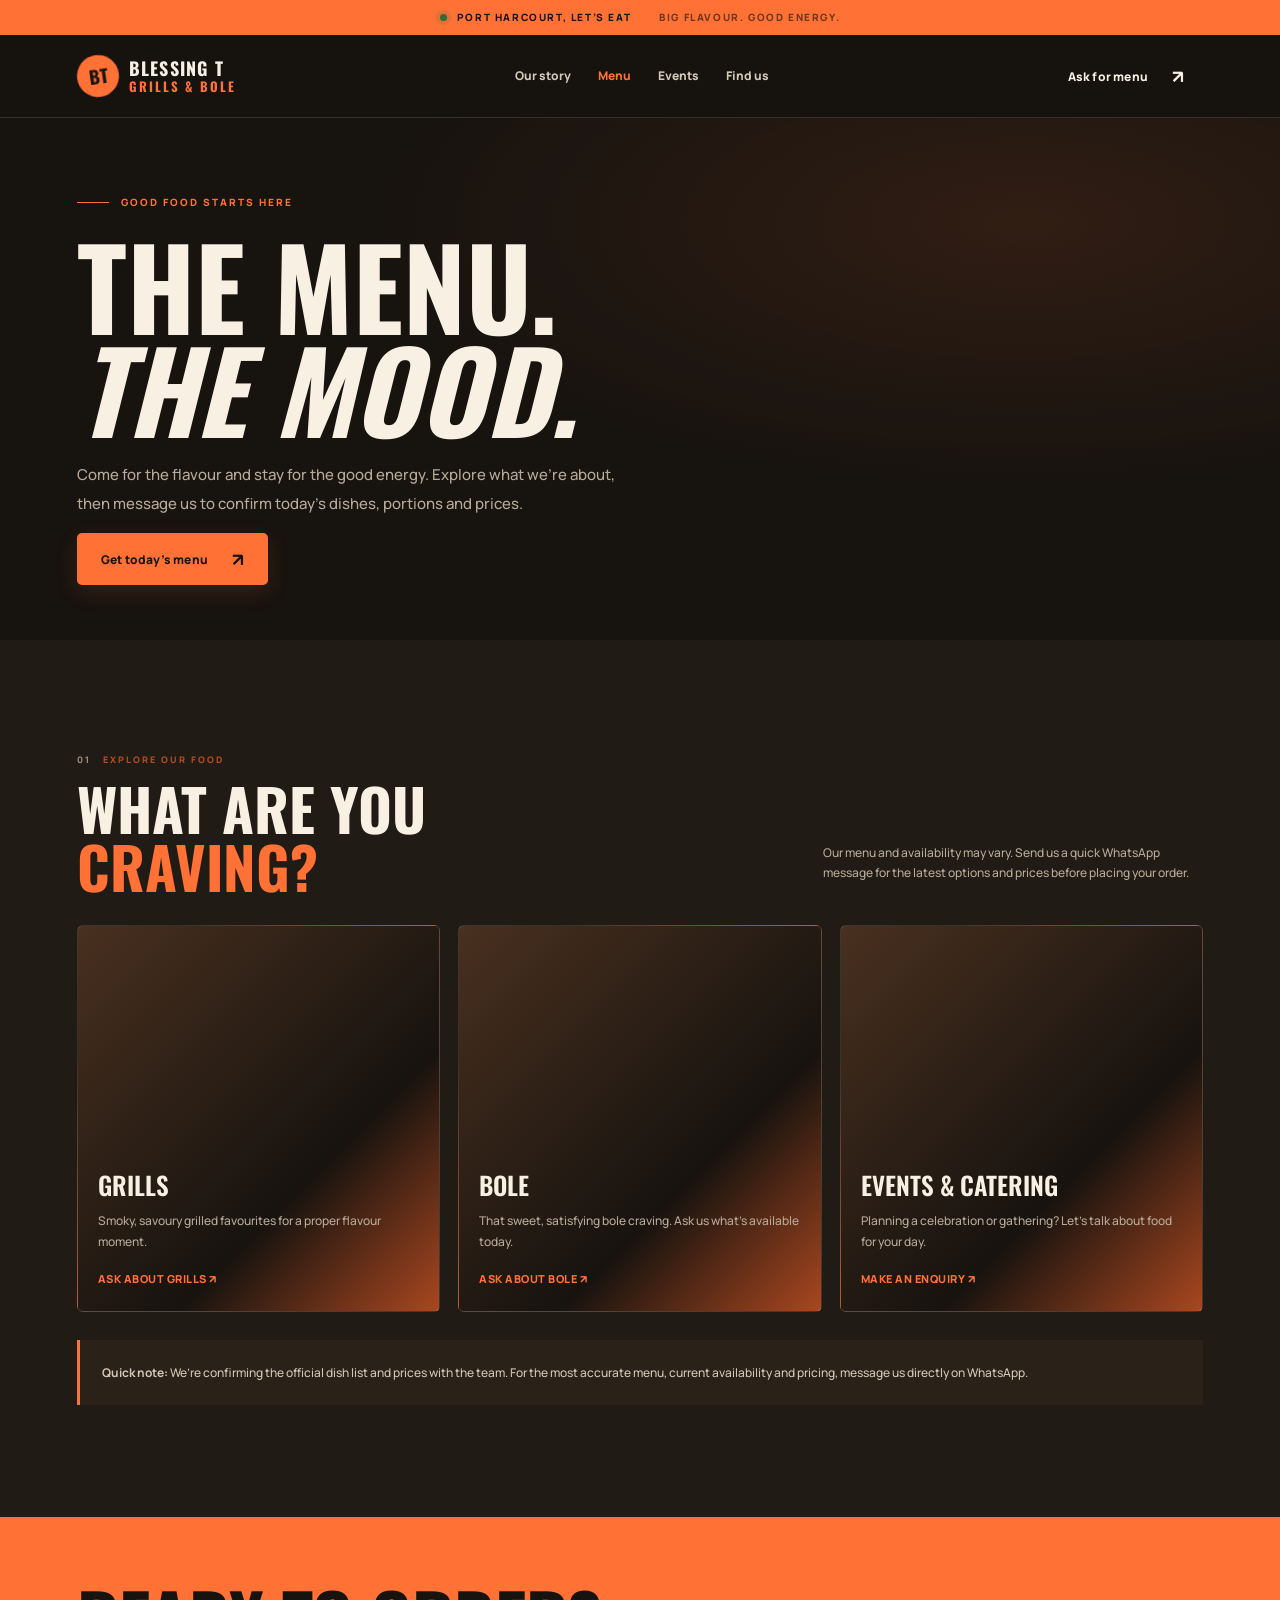
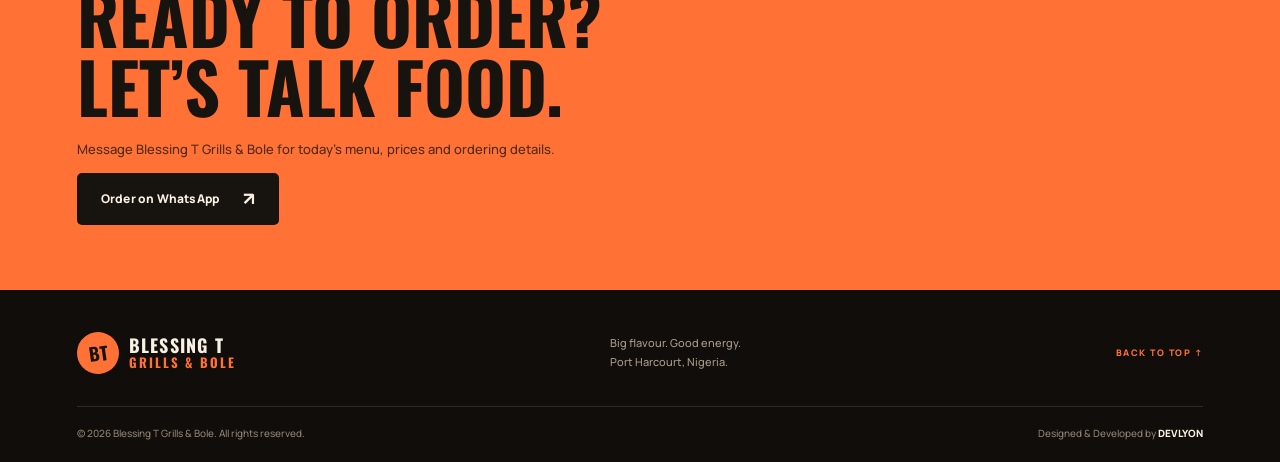
==== menu.html @ 82848096 "Create dedicated menu page" ====
<!doctype html><html lang="en"><head><meta charset="utf-8"><meta name="viewport" content="width=device-width, initial-scale=1"><meta name="theme-color" content="#17130f"><meta name="description" content="Explore the food categories at Blessing T Grills & Bole in Port Harcourt. Message us for today's menu and prices."><title>Our Menu — Blessing T Grills & Bole</title><link rel="preconnect" href="https://fonts.googleapis.com"><link rel="preconnect" href="https://fonts.gstatic.com" crossorigin><link href="https://fonts.googleapis.com/css2?family=DM+Sans:wght@400;500;600;700;800&family=Manrope:wght@400;500;600;700;800&family=Oswald:wght@500;600;700&display=swap" rel="stylesheet"><link rel="stylesheet" href="style.css"></head><body><div class="announcement"><span class="live-dot"></span> PORT HARCOURT, LET’S EAT <span class="announce-tail">BIG FLAVOUR. GOOD ENERGY.</span></div><header class="site-header"><div class="nav wrap"><a class="brand" href="index.html"><span class="brand-mark">BT</span><span class="brand-copy">BLESSING T <b>GRILLS & BOLE</b></span></a><button class="menu-toggle" aria-label="Open navigation" aria-expanded="false"><span></span><span></span></button><nav class="links" aria-label="Main navigation"><a href="index.html#story">Our story</a><a href="menu.html" class="active">Menu</a><a href="index.html#events">Events</a><a href="index.html#contact">Find us</a></nav><a class="btn btn-small nav-cta" href="https://wa.me/2348132246730?text=Hello%2C%20please%20send%20your%20current%20menu.">Ask for menu <span>↗</span></a></div></header><main><section class="menu-page-hero"><div class="wrap"><div class="eyebrow"><span class="eyebrow-line"></span> GOOD FOOD STARTS HERE</div><h1>THE MENU.<br><em>THE MOOD.</em></h1><p>Come for the flavour and stay for the good energy. Explore what we’re about, then message us to confirm today’s dishes, portions and prices.</p><a class="btn btn-primary" href="https://wa.me/2348132246730?text=Hello%20Blessing%20T%20Grills%20%26%20Bole%2C%20please%20send%20today%27s%20menu%20and%20prices.">Get today’s menu <span>↗</span></a></div></section><section class="section menu-section"><div class="wrap"><div class="menu-page-intro"><div><div class="section-kicker"><span>01</span> EXPLORE OUR FOOD</div><h2>WHAT ARE YOU<br><em>CRAVING?</em></h2></div><p>Our menu and availability may vary. Send us a quick WhatsApp message for the latest options and prices before placing your order.</p></div><div class="menu-page-grid"><article class="menu-page-card"><img src="https://images.unsplash.com/photo-1555939594-58d7cb561ad1?auto=format&fit=crop&w=900&q=85" alt="Grilled food inspiration" loading="lazy"><div class="menu-page-card-copy"><h3>GRILLS</h3><p>Smoky, savoury grilled favourites for a proper flavour moment.</p><a href="https://wa.me/2348132246730?text=Hello%2C%20please%20share%20your%20available%20grilled%20food%20and%20prices.">ASK ABOUT GRILLS ↗</a></div></article><article class="menu-page-card"><img src="https://images.unsplash.com/photo-1529193591184-b1d58069ecdd?auto=format&fit=crop&w=900&q=85" alt="Food platter inspiration" loading="lazy"><div class="menu-page-card-copy"><h3>BOLE</h3><p>That sweet, satisfying bole craving. Ask us what’s available today.</p><a href="https://wa.me/2348132246730?text=Hello%2C%20please%20share%20your%20bole%20options%20and%20prices.">ASK ABOUT BOLE ↗</a></div></article><article class="menu-page-card"><img src="https://images.unsplash.com/photo-1555244162-803834f70033?auto=format&fit=crop&w=900&q=85" alt="Food for a gathering inspiration" loading="lazy"><div class="menu-page-card-copy"><h3>EVENTS & CATERING</h3><p>Planning a celebration or gathering? Let’s talk about food for your day.</p><a href="https://wa.me/2348132246730?text=Hello%2C%20I%27d%20like%20to%20ask%20about%20event%20catering.">MAKE AN ENQUIRY ↗</a></div></article></div><div class="menu-notice"><strong>Quick note:</strong> We’re confirming the official dish list and prices with the team. For the most accurate menu, current availability and pricing, message us directly on WhatsApp.</div></div></section><section class="menu-page-cta"><div class="wrap"><h2>READY TO ORDER?<br>LET’S TALK FOOD.</h2><p>Message Blessing T Grills & Bole for today’s menu, prices and ordering details.</p><a class="btn btn-dark" href="https://wa.me/2348132246730?text=Hello%20Blessing%20T%20Grills%20%26%20Bole%2C%20I%27m%20ready%20to%20order.">Order on WhatsApp <span>↗</span></a></div></section></main><footer class="site-footer"><div class="wrap footer-main"><a class="brand footer-brand" href="index.html"><span class="brand-mark">BT</span><span class="brand-copy">BLESSING T <b>GRILLS & BOLE</b></span></a><p>Big flavour. Good energy.<br>Port Harcourt, Nigeria.</p><a class="footer-top" href="#">BACK TO TOP ↑</a></div><div class="wrap footer-bottom"><span>© <span id="year"></span> Blessing T Grills & Bole. All rights reserved.</span><span class="credit">Designed & Developed by <a href="https://devlyon.pages.dev/" target="_blank" rel="noopener">DEVLYON</a></span></div></footer><script src="main.js"></script></body></html>
---- style.css ----
:root{--ink:#17130f;--ink-2:#211b15;--cream:#f8f0e3;--paper:#fff9ef;--muted:#b8aa98;--orange:#ff7135;--yellow:#ffd36a;--line:rgba(255,249,239,.13);--display:'Oswald',sans-serif;--body:'Manrope','DM Sans',sans-serif}*{box-sizing:border-box}html{scroll-behavior:smooth;scroll-padding-top:90px}body{margin:0;background:var(--ink);color:var(--cream);font:500 15px/1.7 var(--body);overflow-x:hidden}body,button,a{ -webkit-tap-highlight-color:transparent}a{color:inherit;text-decoration:none}img{display:block;max-width:100%}.wrap{width:min(1190px,88%);margin-inline:auto}::selection{background:var(--orange);color:var(--ink)}.announcement{min-height:35px;display:flex;align-items:center;justify-content:center;gap:10px;padding:7px 4%;background:var(--orange);color:var(--ink);font-size:10px;font-weight:900;letter-spacing:1.6px;text-align:center}.live-dot,.caption-dot{width:7px;height:7px;border-radius:50%;background:#2c6d39;box-shadow:0 0 0 4px #2c6d3922}.announce-tail{opacity:.62;margin-left:18px}.site-header{position:sticky;top:0;z-index:50;background:rgba(23,19,15,.88);backdrop-filter:blur(18px);border-bottom:1px solid var(--line)}.nav{height:82px;display:flex;align-items:center;justify-content:space-between;gap:24px}.brand{display:flex;align-items:center;gap:10px;flex-shrink:0}.brand-mark{width:42px;height:42px;display:grid;place-items:center;border-radius:50%;background:var(--orange);color:var(--ink);font:700 18px var(--display);transform:rotate(-8deg)}.brand-copy{font:700 18px/1.08 var(--display);letter-spacing:1.2px}.brand-copy b{display:block;color:var(--orange);font-size:13px;letter-spacing:2.1px}.links{display:flex;align-items:center;gap:27px}.links a{font-size:12px;font-weight:800;color:#d3c8b9;transition:color .2s}.links a:hover,.links a.active{color:var(--orange)}.btn{min-height:52px;display:inline-flex;align-items:center;justify-content:center;gap:24px;padding:0 23px;border:1px solid transparent;border-radius:5px;font:800 12px var(--body);letter-spacing:.2px;transition:transform .25s,box-shadow .25s,background .25s,color .25s}.btn span{font-size:18px;transition:transform .25s}.btn:hover{transform:translateY(-4px);box-shadow:0 12px 28px #0005}.btn:hover span{transform:translate(3px,-2px)}.btn-small{min-height:43px;padding-inline:18px}.btn-primary{background:var(--orange);color:var(--ink);box-shadow:0 7px 22px #ff713526}.btn-primary:hover{background:var(--yellow)}.btn-dark{background:var(--ink);color:var(--cream)}.btn-dark:hover{background:var(--orange);color:var(--ink)}.menu-toggle{display:none}.hero{position:relative;isolation:isolate;min-height:650px;padding:62px 0 27px;overflow:hidden;background:radial-gradient(ellipse at 76% 43%,#4d2b1838,transparent 42%),var(--ink)}.hero:before{content:'BOLE';position:absolute;z-index:-1;right:-30px;top:25px;color:#fff1e908;font:700 clamp(160px,25vw,370px)/1 var(--display);letter-spacing:-10px}.hero-glow{position:absolute;z-index:-1;width:520px;height:520px;border-radius:50%;background:#ff71350b;filter:blur(25px);left:-250px;bottom:-280px}.hero-layout{display:grid;grid-template-columns:1.02fr .98fr;align-items:center;gap:45px}.hero-copy{padding:25px 0 45px}.eyebrow,.section-kicker{display:flex;align-items:center;gap:12px;color:var(--orange);font-size:10px;font-weight:900;letter-spacing:2px}.eyebrow-line{width:32px;height:1px;background:var(--orange)}h1,h2,h3,p{margin-top:0}.hero h1{font:700 clamp(68px,8vw,112px)/.9 var(--display);letter-spacing:-1px;margin:27px 0 25px}.hero h1 em,h2 em{color:var(--orange);font-style:normal}.hero-lede{max-width:460px;color:#c9bdad;font-size:16px;line-height:1.9}.hero-actions{display:flex;align-items:center;gap:28px;margin-top:32px}.text-link,.under-link{font-size:12px;font-weight:800;border-bottom:1px solid #ffffff55;padding:0 0 6px}.text-link span,.under-link span{color:var(--orange);font-size:18px;margin-left:8px}.hero-proof{display:flex;align-items:center;gap:10px;margin-top:50px;color:#a99b89;font-size:9px;font-weight:800;letter-spacing:1.5px}.proof-icon{font-size:20px;color:var(--yellow)}.hero-visual{position:relative;padding:20px 0 44px 20px}.hero-photo{height:475px;overflow:hidden;border-radius:48% 48% 8px 8px;position:relative;border:1px solid #fff2}.hero-photo:after{content:'';position:absolute;inset:45% 0 0;background:linear-gradient(transparent,#120d08a8)}.hero-photo img{width:100%;height:100%;object-fit:cover;transition:transform 1s}.hero-visual:hover .hero-photo img{transform:scale(1.055)}.photo-sticker{position:absolute;z-index:2;left:-18px;bottom:72px;width:126px;height:126px;border-radius:50%;display:flex;flex-direction:column;justify-content:center;align-items:center;background:var(--yellow);color:var(--ink);transform:rotate(-12deg);box-shadow:0 15px 40px #0007}.photo-sticker span{font-size:8px;font-weight:900;letter-spacing:1.5px}.photo-sticker strong{font:700 25px/.92 var(--display);text-align:center}.photo-sticker i{position:absolute;right:5px;top:4px;font-style:normal;font-size:20px}.photo-caption{position:absolute;right:28px;bottom:62px;z-index:2;display:flex;align-items:center;gap:10px;font-size:9px;font-weight:900;letter-spacing:1.6px}.caption-dot{background:var(--orange);box-shadow:0 0 0 4px #ff713533}.hero-bottom{display:flex;align-items:center;gap:15px;color:#877968;font-size:8px;font-weight:800;letter-spacing:1.7px}.scroll-line{height:1px;width:55px;background:#8c7966}.ticker{overflow:hidden;background:var(--orange);color:var(--ink);padding:15px 0;transform:rotate(-1deg) scale(1.02)}.ticker-track{display:flex;align-items:center;justify-content:space-around;gap:32px;white-space:nowrap;font:700 22px var(--display);letter-spacing:2px}.ticker-track i{font-style:normal;font-size:20px}.section{padding:112px 0}.intro-section{background:var(--paper);color:var(--ink)}.intro-grid{display:grid;grid-template-columns:.7fr 1.1fr 1fr;gap:48px;align-items:center}.section-kicker{color:#b74c22;font-size:9px}.section-kicker span{color:#9d8d7c}.intro-copy h2,.menu-heading h2,.event-panel h2,.gallery-heading h2,.contact-copy h2,.last-call h2{font:700 clamp(48px,6vw,76px)/.98 var(--display);letter-spacing:-.6px;margin:20px 0}.intro-copy p{max-width:470px;color:#74685d;font-size:14px;line-height:1.95}.under-link{display:inline-block;margin-top:18px;border-color:#b9a998}.intro-image{position:relative}.intro-image img{height:355px;width:100%;object-fit:cover;border-radius:4px}.image-tag{position:absolute;bottom:16px;left:-15px;padding:12px 16px;background:var(--orange);color:var(--ink);font-size:9px;font-weight:900;letter-spacing:1.3px}.image-tag b{font-size:18px;margin-left:12px}.menu-section{background:var(--ink-2)}.menu-heading,.gallery-heading{display:flex;align-items:end;justify-content:space-between;gap:35px;margin-bottom:42px}.menu-heading h2,.gallery-heading h2{margin-bottom:0}.menu-heading>p,.gallery-heading>p{max-width:330px;margin-bottom:5px;color:var(--muted);font-size:13px;line-height:1.9}.food-grid{display:grid;grid-template-columns:1.18fr 1fr 1fr;gap:18px}.food-card{min-width:0}.food-image{height:280px;position:relative;overflow:hidden;border-radius:5px}.food-card-large .food-image{height:330px}.food-image:after{content:'';position:absolute;inset:45% 0 0;background:linear-gradient(transparent,#0007)}.food-image img{width:100%;height:100%;object-fit:cover;transition:transform .7s}.food-card:hover .food-image img{transform:scale(1.07)}.food-number{position:absolute;z-index:2;left:16px;bottom:12px;font:600 32px var(--display);color:#fff}.food-info{display:flex;align-items:center;justify-content:space-between;gap:12px;padding:20px 2px}.food-info h3{font:600 23px var(--display);margin:0 0 5px}.food-info p{font-size:11px;color:var(--muted);margin:0}.round-arrow{flex-shrink:0;width:43px;height:43px;border:1px solid #ffffff55;border-radius:50%;display:grid;place-items:center;font-size:20px;transition:all .25s}.round-arrow:hover{background:var(--orange);border-color:var(--orange);color:var(--ink);transform:rotate(45deg)}.menu-foot{display:flex;justify-content:space-between;align-items:center;gap:20px;margin-top:26px;padding-top:25px;border-top:1px solid var(--line)}.menu-foot p{margin:0;color:#c0b3a3;font-size:9px;font-weight:800;letter-spacing:1px}.menu-foot p span{color:var(--orange);font-size:18px;margin-right:8px}.event-section{min-height:520px;display:grid;grid-template-columns:1fr 1fr;background:var(--orange);color:var(--ink)}.event-image{min-height:520px;overflow:hidden}.event-image img{width:100%;height:100%;object-fit:cover}.event-panel{position:relative;align-self:center;padding:65px clamp(35px,7vw,105px);overflow:hidden}.event-panel .section-kicker{color:#5a2b17}.event-panel h2{font-size:clamp(55px,6vw,82px);margin:22px 0}.event-panel h2 em{color:var(--paper)}.event-panel p{max-width:420px;color:#482819;font-size:13px;line-height:1.9}.event-panel .btn{margin-top:16px}.event-panel .btn-primary{background:var(--ink);color:var(--cream)}.event-panel .btn-primary:hover{background:var(--paper);color:var(--ink)}.event-spark{position:absolute;right:8%;top:5%;font-size:120px;color:#ffffff24}.gallery-section{background:var(--paper);color:var(--ink)}.gallery-heading>p{color:#786b5f}.gallery-grid{display:grid;grid-template-columns:1.2fr .8fr 1fr 1fr;gap:12px}.gallery-grid img{width:100%;height:240px;object-fit:cover;border-radius:4px;transition:transform .35s,filter .35s}.gallery-grid img:hover{transform:translateY(-7px);filter:saturate(1.15)}.gallery-note{font-size:10px;color:#8c8074;margin:14px 0 0}.contact-section{padding:110px 0;background:var(--ink)}.contact-grid{display:grid;grid-template-columns:1fr .8fr;gap:90px;align-items:center}.contact-copy h2{font-size:clamp(55px,7vw,88px)}.contact-copy>p{max-width:390px;color:var(--muted);font-size:14px}.contact-actions{display:flex;align-items:center;gap:24px;margin-top:30px;flex-wrap:wrap}.phone-link{font-size:12px;font-weight:800;border-bottom:1px solid #ffffff55;padding-bottom:5px}.contact-card{padding:30px;background:#211b15;border:1px solid var(--line);border-radius:7px}.contact-card-top{display:flex;align-items:center;gap:12px;padding-bottom:23px;border-bottom:1px solid var(--line);font-size:9px;font-weight:900;letter-spacing:1.5px;color:var(--muted)}.contact-icon{width:34px;height:34px;border-radius:50%;display:grid;place-items:center;background:var(--orange);color:var(--ink);font-size:18px}.contact-detail{padding:20px 0;border-bottom:1px solid var(--line);display:flex;flex-direction:column;gap:4px}.contact-detail small{font-size:8px;letter-spacing:1.7px;color:var(--orange);font-weight:900}.contact-detail strong,.contact-detail>a{font-size:15px;font-weight:800;line-height:1.65}.contact-detail>a:hover{color:var(--orange)}.contact-detail>a span{color:var(--orange)}.contact-small{margin:18px 0 0;color:#998b7b;font-size:10px}.last-call{padding:83px 0;background:var(--yellow);color:var(--ink);overflow:hidden}.last-call-inner{position:relative}.last-call-inner>span{font-size:9px;letter-spacing:2px;font-weight:900}.last-call h2{font-size:clamp(55px,7vw,92px);margin:16px 0 28px}.last-call h2 em{color:#d75b2a}.btn-light{background:var(--ink);color:var(--cream)}.btn-light:hover{background:var(--orange);color:var(--ink)}.last-star{position:absolute;right:7%;top:-25px;font-size:180px;color:#17130f12;animation:spin 25s linear infinite}.site-footer{background:#100d0a;padding:42px 0 20px}.footer-main{display:flex;align-items:center;justify-content:space-between;gap:20px;padding-bottom:32px}.footer-main>p{margin:0;color:#a99a89;font-size:11px}.footer-top{font-size:9px;font-weight:900;letter-spacing:1.5px;color:var(--orange)}.footer-bottom{border-top:1px solid var(--line);padding-top:18px;display:flex;align-items:center;justify-content:space-between;gap:20px;color:#8e8173;font-size:10px}.credit a{font-weight:900;color:var(--cream);transition:color .2s}.credit a:hover{color:#258bff}.floating-order{position:fixed;z-index:40;right:22px;bottom:22px;display:flex;align-items:center;gap:11px;padding:12px 17px;background:var(--orange);color:var(--ink);border-radius:50px;box-shadow:0 9px 32px #0008;font-size:9px;font-weight:900;letter-spacing:.8px;transition:transform .2s,background .2s}.floating-order:hover{transform:translateY(-5px);background:var(--yellow)}.wa-icon{font-size:18px}.floating-order b{font-size:16px}.reveal{opacity:0;transform:translateY(22px);transition:opacity .7s ease,transform .7s ease}.reveal.is-visible{opacity:1;transform:none}@keyframes spin{to{transform:rotate(360deg)}}@media(prefers-reduced-motion:reduce){*,*:before,*:after{scroll-behavior:auto!important;animation-duration:.01ms!important;transition-duration:.01ms!important}.reveal{opacity:1;transform:none}}@media(max-width:980px){.links{gap:16px}.links a{font-size:11px}.hero-layout{gap:20px}.hero-photo{height:410px}.intro-grid{grid-template-columns:.6fr 1fr 1fr;gap:25px}.food-grid{gap:12px}.food-image{height:235px}.food-card-large .food-image{height:285px}.food-info h3{font-size:20px}.contact-grid{gap:45px}}@media(max-width:760px){.wrap{width:min(100% - 38px,600px)}.announcement{font-size:8px;letter-spacing:1px;min-height:31px}.announce-tail{display:none}.nav{height:70px}.brand-mark{width:37px;height:37px}.brand-copy{font-size:16px}.brand-copy b{font-size:11px}.nav-cta{display:none}.menu-toggle{display:flex;width:42px;height:42px;flex-direction:column;align-items:center;justify-content:center;gap:6px;border:1px solid var(--line);border-radius:50%;background:transparent}.menu-toggle span{height:2px;width:17px;background:var(--cream);transition:transform .2s}.menu-toggle[aria-expanded=true] span:first-child{transform:translateY(4px) rotate(45deg)}.menu-toggle[aria-expanded=true] span:last-child{transform:translateY(-4px) rotate(-45deg)}.links{display:none;position:absolute;top:70px;left:0;right:0;padding:20px 7% 26px;background:#17130f;flex-direction:column;align-items:flex-start;gap:0;border-bottom:1px solid var(--line)}.links.open{display:flex}.links a{width:100%;padding:13px 0;border-bottom:1px solid var(--line);font-size:13px}.hero{padding:38px 0 22px;min-height:auto}.hero-layout{grid-template-columns:1fr;gap:10px}.hero-copy{padding:15px 0 0}.hero h1{font-size:clamp(67px,16vw,96px);margin:22px 0}.hero-lede{font-size:14px;max-width:430px}.hero-proof{margin-top:28px}.hero-visual{padding:8px 0 38px 14px;margin:0 5px}.hero-photo{height:340px;border-radius:46% 46% 5px 5px}.photo-sticker{width:103px;height:103px;left:-12px;bottom:57px}.photo-sticker strong{font-size:21px}.photo-caption{right:8px;bottom:51px;font-size:7px}.hero-bottom{font-size:7px}.ticker{padding:12px 0}.ticker-track{font-size:17px;gap:22px}.section{padding:76px 0}.intro-grid{grid-template-columns:1fr;gap:18px}.intro-copy h2,.menu-heading h2,.gallery-heading h2{font-size:58px}.intro-copy p{font-size:13px}.intro-image{margin:14px 0 0 12px}.intro-image img{height:290px}.menu-heading,.gallery-heading{display:block;margin-bottom:28px}.menu-heading>p,.gallery-heading>p{margin-top:18px}.food-grid{grid-template-columns:1fr;gap:22px}.food-image,.food-card-large .food-image{height:280px}.food-info{padding:15px 2px}.food-info h3{font-size:23px}.menu-foot{align-items:flex-start;flex-direction:column}.menu-foot p{line-height:1.8}.event-section{grid-template-columns:1fr}.event-image{min-height:280px;height:280px}.event-panel{padding:54px 7% 62px}.event-panel h2{font-size:65px}.gallery-grid{grid-template-columns:1fr 1fr;gap:9px}.gallery-grid img{height:175px}.contact-section{padding:78px 0}.contact-grid{grid-template-columns:1fr;gap:40px}.contact-copy h2{font-size:65px}.contact-card{padding:23px}.last-call{padding:68px 0}.last-call h2{font-size:63px}.last-star{font-size:100px;right:0;top:5px}.footer-main{align-items:flex-start;flex-wrap:wrap}.footer-main>p{width:100%;order:3}.footer-bottom{align-items:flex-start;flex-direction:column;gap:8px}.floating-order{right:13px;bottom:13px;padding:11px 14px;font-size:8px}}@media(max-width:390px){.hero h1{font-size:61px}.hero-actions{gap:17px}.btn{padding-inline:16px;gap:14px}.text-link{font-size:11px}.intro-copy h2,.menu-heading h2,.gallery-heading h2{font-size:51px}.event-panel h2,.contact-copy h2,.last-call h2{font-size:56px}.floating-order{gap:7px}}
/* Dedicated menu page */
.menu-page-hero{padding:76px 0 55px;background:radial-gradient(ellipse at 80% 20%,#ff71351c,transparent 45%),var(--ink)}.menu-page-hero h1{font:700 clamp(64px,10vw,112px)/.92 var(--display);margin:22px 0}.menu-page-hero p{max-width:560px;color:var(--muted);line-height:1.9}.menu-page-intro{display:flex;justify-content:space-between;align-items:end;gap:25px;margin-bottom:30px}.menu-page-intro h2{font:700 clamp(38px,5vw,58px)/1 var(--display);margin:12px 0 0}.menu-page-intro p{max-width:380px;color:var(--muted);font-size:12px}.menu-page-grid{display:grid;grid-template-columns:repeat(3,1fr);gap:18px}.menu-page-card{background:#211b15;border:1px solid var(--line);border-radius:6px;overflow:hidden}.menu-page-card img{width:100%;height:220px;object-fit:cover}.menu-page-card-copy{padding:20px}.menu-page-card h3{font:600 25px var(--display);margin:0 0 8px}.menu-page-card p{color:var(--muted);font-size:12px;min-height:42px}.menu-page-card a{display:inline-flex;color:var(--orange);font-size:11px;font-weight:900;letter-spacing:.5px}.menu-notice{margin-top:28px;padding:22px;background:#2a2119;border-left:3px solid var(--orange);color:#d5c6b4;font-size:12px;line-height:1.8}.menu-page-cta{padding:65px 0;background:var(--orange);color:var(--ink)}.menu-page-cta h2{font:700 clamp(42px,6vw,70px)/.98 var(--display);margin:0 0 18px}.menu-page-cta p{max-width:480px;color:#4e2a19;font-size:13px}@media(max-width:760px){.menu-page-hero{padding:55px 0 35px}.menu-page-intro{display:block}.menu-page-intro p{margin-top:15px}.menu-page-grid{grid-template-columns:1fr}.menu-page-card img{height:230px}}
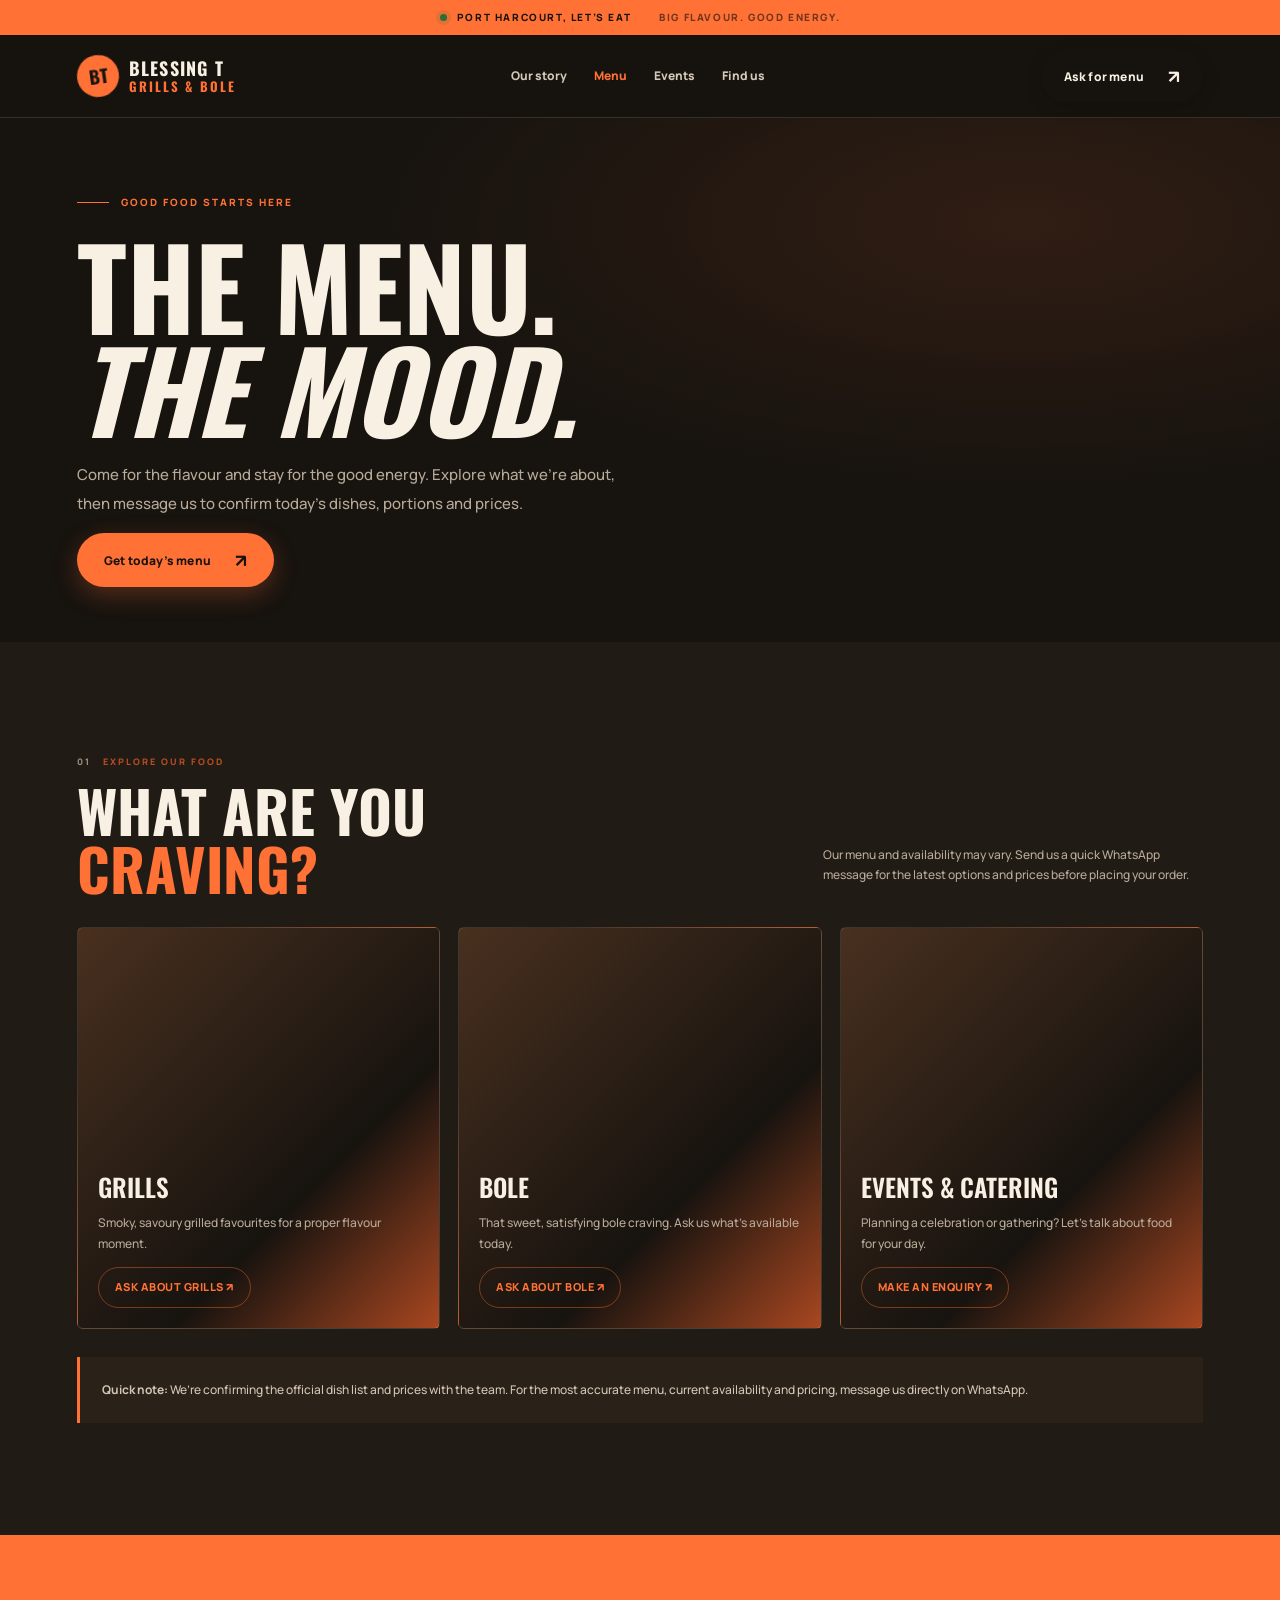
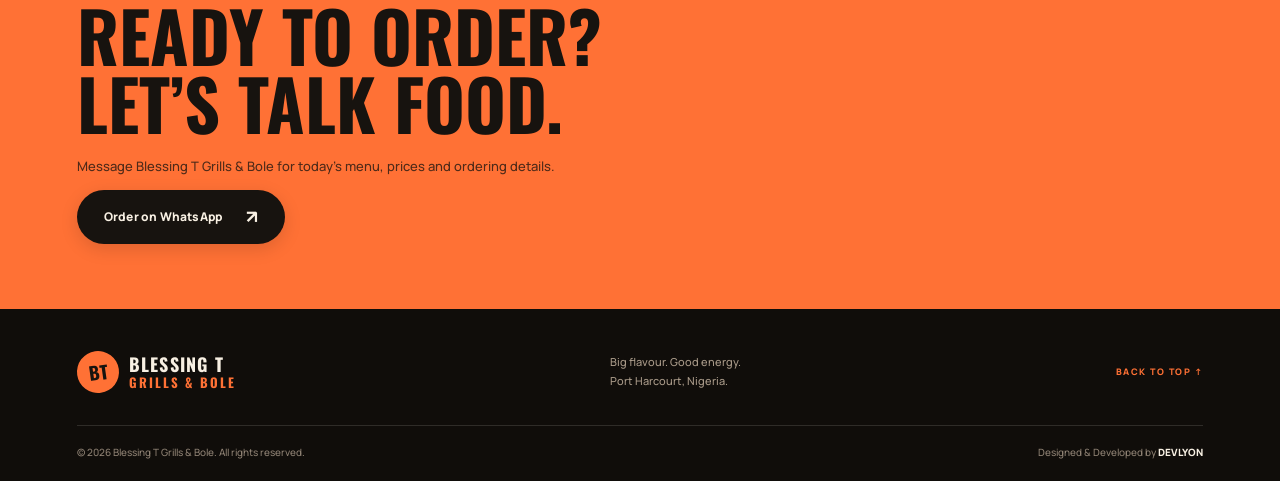
==== commit a04a29ed: "Optimize menu page image loading" ====
--- a/menu.html
+++ b/menu.html
@@ -1 +1 @@
-<!doctype html><html lang="en"><head><meta charset="utf-8"><meta name="viewport" content="width=device-width, initial-scale=1"><meta name="theme-color" content="#17130f"><meta name="description" content="Explore the food categories at Blessing T Grills & Bole in Port Harcourt. Message us for today's menu and prices."><title>Our Menu — Blessing T Grills & Bole</title><link rel="preconnect" href="https://fonts.googleapis.com"><link rel="preconnect" href="https://fonts.gstatic.com" crossorigin><link href="https://fonts.googleapis.com/css2?family=DM+Sans:wght@400;500;600;700;800&family=Manrope:wght@400;500;600;700;800&family=Oswald:wght@500;600;700&display=swap" rel="stylesheet"><link rel="stylesheet" href="style.css"></head><body><div class="announcement"><span class="live-dot"></span> PORT HARCOURT, LET’S EAT <span class="announce-tail">BIG FLAVOUR. GOOD ENERGY.</span></div><header class="site-header"><div class="nav wrap"><a class="brand" href="index.html"><span class="brand-mark">BT</span><span class="brand-copy">BLESSING T <b>GRILLS & BOLE</b></span></a><button class="menu-toggle" aria-label="Open navigation" aria-expanded="false"><span></span><span></span></button><nav class="links" aria-label="Main navigation"><a href="index.html#story">Our story</a><a href="menu.html" class="active">Menu</a><a href="index.html#events">Events</a><a href="index.html#contact">Find us</a></nav><a class="btn btn-small nav-cta" href="https://wa.me/2348132246730?text=Hello%2C%20please%20send%20your%20current%20menu.">Ask for menu <span>↗</span></a></div></header><main><section class="menu-page-hero"><div class="wrap"><div class="eyebrow"><span class="eyebrow-line"></span> GOOD FOOD STARTS HERE</div><h1>THE MENU.<br><em>THE MOOD.</em></h1><p>Come for the flavour and stay for the good energy. Explore what we’re about, then message us to confirm today’s dishes, portions and prices.</p><a class="btn btn-primary" href="https://wa.me/2348132246730?text=Hello%20Blessing%20T%20Grills%20%26%20Bole%2C%20please%20send%20today%27s%20menu%20and%20prices.">Get today’s menu <span>↗</span></a></div></section><section class="section menu-section"><div class="wrap"><div class="menu-page-intro"><div><div class="section-kicker"><span>01</span> EXPLORE OUR FOOD</div><h2>WHAT ARE YOU<br><em>CRAVING?</em></h2></div><p>Our menu and availability may vary. Send us a quick WhatsApp message for the latest options and prices before placing your order.</p></div><div class="menu-page-grid"><article class="menu-page-card"><img src="https://images.unsplash.com/photo-1555939594-58d7cb561ad1?auto=format&fit=crop&w=900&q=85" alt="Grilled food inspiration" loading="lazy"><div class="menu-page-card-copy"><h3>GRILLS</h3><p>Smoky, savoury grilled favourites for a proper flavour moment.</p><a href="https://wa.me/2348132246730?text=Hello%2C%20please%20share%20your%20available%20grilled%20food%20and%20prices.">ASK ABOUT GRILLS ↗</a></div></article><article class="menu-page-card"><img src="https://images.unsplash.com/photo-1529193591184-b1d58069ecdd?auto=format&fit=crop&w=900&q=85" alt="Food platter inspiration" loading="lazy"><div class="menu-page-card-copy"><h3>BOLE</h3><p>That sweet, satisfying bole craving. Ask us what’s available today.</p><a href="https://wa.me/2348132246730?text=Hello%2C%20please%20share%20your%20bole%20options%20and%20prices.">ASK ABOUT BOLE ↗</a></div></article><article class="menu-page-card"><img src="https://images.unsplash.com/photo-1555244162-803834f70033?auto=format&fit=crop&w=900&q=85" alt="Food for a gathering inspiration" loading="lazy"><div class="menu-page-card-copy"><h3>EVENTS & CATERING</h3><p>Planning a celebration or gathering? Let’s talk about food for your day.</p><a href="https://wa.me/2348132246730?text=Hello%2C%20I%27d%20like%20to%20ask%20about%20event%20catering.">MAKE AN ENQUIRY ↗</a></div></article></div><div class="menu-notice"><strong>Quick note:</strong> We’re confirming the official dish list and prices with the team. For the most accurate menu, current availability and pricing, message us directly on WhatsApp.</div></div></section><section class="menu-page-cta"><div class="wrap"><h2>READY TO ORDER?<br>LET’S TALK FOOD.</h2><p>Message Blessing T Grills & Bole for today’s menu, prices and ordering details.</p><a class="btn btn-dark" href="https://wa.me/2348132246730?text=Hello%20Blessing%20T%20Grills%20%26%20Bole%2C%20I%27m%20ready%20to%20order.">Order on WhatsApp <span>↗</span></a></div></section></main><footer class="site-footer"><div class="wrap footer-main"><a class="brand footer-brand" href="index.html"><span class="brand-mark">BT</span><span class="brand-copy">BLESSING T <b>GRILLS & BOLE</b></span></a><p>Big flavour. Good energy.<br>Port Harcourt, Nigeria.</p><a class="footer-top" href="#">BACK TO TOP ↑</a></div><div class="wrap footer-bottom"><span>© <span id="year"></span> Blessing T Grills & Bole. All rights reserved.</span><span class="credit">Designed & Developed by <a href="https://devlyon.pages.dev/" target="_blank" rel="noopener">DEVLYON</a></span></div></footer><script src="main.js"></script></body></html>+<!doctype html><html lang="en"><head><meta charset="utf-8"><meta name="viewport" content="width=device-width, initial-scale=1"><meta name="theme-color" content="#17130f"><meta name="description" content="Explore the food categories at Blessing T Grills & Bole in Port Harcourt. Message us for today's menu and prices."><title>Our Menu — Blessing T Grills & Bole</title><link rel="preconnect" href="https://fonts.googleapis.com"><link rel="preconnect" href="https://fonts.gstatic.com" crossorigin><link href="https://fonts.googleapis.com/css2?family=DM+Sans:wght@400;500;600;700;800&family=Manrope:wght@400;500;600;700;800&family=Oswald:wght@500;600;700&display=swap" rel="stylesheet"><link rel="stylesheet" href="style.css"></head><body><div class="announcement"><span class="live-dot"></span> PORT HARCOURT, LET’S EAT <span class="announce-tail">BIG FLAVOUR. GOOD ENERGY.</span></div><header class="site-header"><div class="nav wrap"><a class="brand" href="index.html"><span class="brand-mark">BT</span><span class="brand-copy">BLESSING T <b>GRILLS & BOLE</b></span></a><button class="menu-toggle" aria-label="Open navigation" aria-expanded="false"><span></span><span></span></button><nav class="links" aria-label="Main navigation"><a href="index.html#story">Our story</a><a href="menu.html" class="active">Menu</a><a href="index.html#events">Events</a><a href="index.html#contact">Find us</a></nav><a class="btn btn-small nav-cta" href="https://wa.me/2348132246730?text=Hello%2C%20please%20send%20your%20current%20menu.">Ask for menu <span>↗</span></a></div></header><main><section class="menu-page-hero"><div class="wrap"><div class="eyebrow"><span class="eyebrow-line"></span> GOOD FOOD STARTS HERE</div><h1>THE MENU.<br><em>THE MOOD.</em></h1><p>Come for the flavour and stay for the good energy. Explore what we’re about, then message us to confirm today’s dishes, portions and prices.</p><a class="btn btn-primary" href="https://wa.me/2348132246730?text=Hello%20Blessing%20T%20Grills%20%26%20Bole%2C%20please%20send%20today%27s%20menu%20and%20prices.">Get today’s menu <span>↗</span></a></div></section><section class="section menu-section"><div class="wrap"><div class="menu-page-intro"><div><div class="section-kicker"><span>01</span> EXPLORE OUR FOOD</div><h2>WHAT ARE YOU<br><em>CRAVING?</em></h2></div><p>Our menu and availability may vary. Send us a quick WhatsApp message for the latest options and prices before placing your order.</p></div><div class="menu-page-grid"><article class="menu-page-card"><img decoding="async" src="https://images.unsplash.com/photo-1555939594-58d7cb561ad1?auto=format&fit=crop&w=900&q=68" alt="Grilled food inspiration" loading="lazy"><div class="menu-page-card-copy"><h3>GRILLS</h3><p>Smoky, savoury grilled favourites for a proper flavour moment.</p><a href="https://wa.me/2348132246730?text=Hello%2C%20please%20share%20your%20available%20grilled%20food%20and%20prices.">ASK ABOUT GRILLS ↗</a></div></article><article class="menu-page-card"><img decoding="async" src="https://images.unsplash.com/photo-1529193591184-b1d58069ecdd?auto=format&fit=crop&w=900&q=68" alt="Food platter inspiration" loading="lazy"><div class="menu-page-card-copy"><h3>BOLE</h3><p>That sweet, satisfying bole craving. Ask us what’s available today.</p><a href="https://wa.me/2348132246730?text=Hello%2C%20please%20share%20your%20bole%20options%20and%20prices.">ASK ABOUT BOLE ↗</a></div></article><article class="menu-page-card"><img decoding="async" src="https://images.unsplash.com/photo-1555244162-803834f70033?auto=format&fit=crop&w=900&q=68" alt="Food for a gathering inspiration" loading="lazy"><div class="menu-page-card-copy"><h3>EVENTS & CATERING</h3><p>Planning a celebration or gathering? Let’s talk about food for your day.</p><a href="https://wa.me/2348132246730?text=Hello%2C%20I%27d%20like%20to%20ask%20about%20event%20catering.">MAKE AN ENQUIRY ↗</a></div></article></div><div class="menu-notice"><strong>Quick note:</strong> We’re confirming the official dish list and prices with the team. For the most accurate menu, current availability and pricing, message us directly on WhatsApp.</div></div></section><section class="menu-page-cta"><div class="wrap"><h2>READY TO ORDER?<br>LET’S TALK FOOD.</h2><p>Message Blessing T Grills & Bole for today’s menu, prices and ordering details.</p><a class="btn btn-dark" href="https://wa.me/2348132246730?text=Hello%20Blessing%20T%20Grills%20%26%20Bole%2C%20I%27m%20ready%20to%20order.">Order on WhatsApp <span>↗</span></a></div></section></main><footer class="site-footer"><div class="wrap footer-main"><a class="brand footer-brand" href="index.html"><span class="brand-mark">BT</span><span class="brand-copy">BLESSING T <b>GRILLS & BOLE</b></span></a><p>Big flavour. Good energy.<br>Port Harcourt, Nigeria.</p><a class="footer-top" href="#">BACK TO TOP ↑</a></div><div class="wrap footer-bottom"><span>© <span id="year"></span> Blessing T Grills & Bole. All rights reserved.</span><span class="credit">Designed & Developed by <a href="https://devlyon.pages.dev/" target="_blank" rel="noopener">DEVLYON</a></span></div></footer><script src="main.js"></script></body></html>
--- a/style.css
+++ b/style.css
@@ -1,3 +1,24 @@
 :root{--ink:#17130f;--ink-2:#211b15;--cream:#f8f0e3;--paper:#fff9ef;--muted:#b8aa98;--orange:#ff7135;--yellow:#ffd36a;--line:rgba(255,249,239,.13);--display:'Oswald',sans-serif;--body:'Manrope','DM Sans',sans-serif}*{box-sizing:border-box}html{scroll-behavior:smooth;scroll-padding-top:90px}body{margin:0;background:var(--ink);color:var(--cream);font:500 15px/1.7 var(--body);overflow-x:hidden}body,button,a{ -webkit-tap-highlight-color:transparent}a{color:inherit;text-decoration:none}img{display:block;max-width:100%}.wrap{width:min(1190px,88%);margin-inline:auto}::selection{background:var(--orange);color:var(--ink)}.announcement{min-height:35px;display:flex;align-items:center;justify-content:center;gap:10px;padding:7px 4%;background:var(--orange);color:var(--ink);font-size:10px;font-weight:900;letter-spacing:1.6px;text-align:center}.live-dot,.caption-dot{width:7px;height:7px;border-radius:50%;background:#2c6d39;box-shadow:0 0 0 4px #2c6d3922}.announce-tail{opacity:.62;margin-left:18px}.site-header{position:sticky;top:0;z-index:50;background:rgba(23,19,15,.88);backdrop-filter:blur(18px);border-bottom:1px solid var(--line)}.nav{height:82px;display:flex;align-items:center;justify-content:space-between;gap:24px}.brand{display:flex;align-items:center;gap:10px;flex-shrink:0}.brand-mark{width:42px;height:42px;display:grid;place-items:center;border-radius:50%;background:var(--orange);color:var(--ink);font:700 18px var(--display);transform:rotate(-8deg)}.brand-copy{font:700 18px/1.08 var(--display);letter-spacing:1.2px}.brand-copy b{display:block;color:var(--orange);font-size:13px;letter-spacing:2.1px}.links{display:flex;align-items:center;gap:27px}.links a{font-size:12px;font-weight:800;color:#d3c8b9;transition:color .2s}.links a:hover,.links a.active{color:var(--orange)}.btn{min-height:52px;display:inline-flex;align-items:center;justify-content:center;gap:24px;padding:0 23px;border:1px solid transparent;border-radius:5px;font:800 12px var(--body);letter-spacing:.2px;transition:transform .25s,box-shadow .25s,background .25s,color .25s}.btn span{font-size:18px;transition:transform .25s}.btn:hover{transform:translateY(-4px);box-shadow:0 12px 28px #0005}.btn:hover span{transform:translate(3px,-2px)}.btn-small{min-height:43px;padding-inline:18px}.btn-primary{background:var(--orange);color:var(--ink);box-shadow:0 7px 22px #ff713526}.btn-primary:hover{background:var(--yellow)}.btn-dark{background:var(--ink);color:var(--cream)}.btn-dark:hover{background:var(--orange);color:var(--ink)}.menu-toggle{display:none}.hero{position:relative;isolation:isolate;min-height:650px;padding:62px 0 27px;overflow:hidden;background:radial-gradient(ellipse at 76% 43%,#4d2b1838,transparent 42%),var(--ink)}.hero:before{content:'BOLE';position:absolute;z-index:-1;right:-30px;top:25px;color:#fff1e908;font:700 clamp(160px,25vw,370px)/1 var(--display);letter-spacing:-10px}.hero-glow{position:absolute;z-index:-1;width:520px;height:520px;border-radius:50%;background:#ff71350b;filter:blur(25px);left:-250px;bottom:-280px}.hero-layout{display:grid;grid-template-columns:1.02fr .98fr;align-items:center;gap:45px}.hero-copy{padding:25px 0 45px}.eyebrow,.section-kicker{display:flex;align-items:center;gap:12px;color:var(--orange);font-size:10px;font-weight:900;letter-spacing:2px}.eyebrow-line{width:32px;height:1px;background:var(--orange)}h1,h2,h3,p{margin-top:0}.hero h1{font:700 clamp(68px,8vw,112px)/.9 var(--display);letter-spacing:-1px;margin:27px 0 25px}.hero h1 em,h2 em{color:var(--orange);font-style:normal}.hero-lede{max-width:460px;color:#c9bdad;font-size:16px;line-height:1.9}.hero-actions{display:flex;align-items:center;gap:28px;margin-top:32px}.text-link,.under-link{font-size:12px;font-weight:800;border-bottom:1px solid #ffffff55;padding:0 0 6px}.text-link span,.under-link span{color:var(--orange);font-size:18px;margin-left:8px}.hero-proof{display:flex;align-items:center;gap:10px;margin-top:50px;color:#a99b89;font-size:9px;font-weight:800;letter-spacing:1.5px}.proof-icon{font-size:20px;color:var(--yellow)}.hero-visual{position:relative;padding:20px 0 44px 20px}.hero-photo{height:475px;overflow:hidden;border-radius:48% 48% 8px 8px;position:relative;border:1px solid #fff2}.hero-photo:after{content:'';position:absolute;inset:45% 0 0;background:linear-gradient(transparent,#120d08a8)}.hero-photo img{width:100%;height:100%;object-fit:cover;transition:transform 1s}.hero-visual:hover .hero-photo img{transform:scale(1.055)}.photo-sticker{position:absolute;z-index:2;left:-18px;bottom:72px;width:126px;height:126px;border-radius:50%;display:flex;flex-direction:column;justify-content:center;align-items:center;background:var(--yellow);color:var(--ink);transform:rotate(-12deg);box-shadow:0 15px 40px #0007}.photo-sticker span{font-size:8px;font-weight:900;letter-spacing:1.5px}.photo-sticker strong{font:700 25px/.92 var(--display);text-align:center}.photo-sticker i{position:absolute;right:5px;top:4px;font-style:normal;font-size:20px}.photo-caption{position:absolute;right:28px;bottom:62px;z-index:2;display:flex;align-items:center;gap:10px;font-size:9px;font-weight:900;letter-spacing:1.6px}.caption-dot{background:var(--orange);box-shadow:0 0 0 4px #ff713533}.hero-bottom{display:flex;align-items:center;gap:15px;color:#877968;font-size:8px;font-weight:800;letter-spacing:1.7px}.scroll-line{height:1px;width:55px;background:#8c7966}.ticker{overflow:hidden;background:var(--orange);color:var(--ink);padding:15px 0;transform:rotate(-1deg) scale(1.02)}.ticker-track{display:flex;align-items:center;justify-content:space-around;gap:32px;white-space:nowrap;font:700 22px var(--display);letter-spacing:2px}.ticker-track i{font-style:normal;font-size:20px}.section{padding:112px 0}.intro-section{background:var(--paper);color:var(--ink)}.intro-grid{display:grid;grid-template-columns:.7fr 1.1fr 1fr;gap:48px;align-items:center}.section-kicker{color:#b74c22;font-size:9px}.section-kicker span{color:#9d8d7c}.intro-copy h2,.menu-heading h2,.event-panel h2,.gallery-heading h2,.contact-copy h2,.last-call h2{font:700 clamp(48px,6vw,76px)/.98 var(--display);letter-spacing:-.6px;margin:20px 0}.intro-copy p{max-width:470px;color:#74685d;font-size:14px;line-height:1.95}.under-link{display:inline-block;margin-top:18px;border-color:#b9a998}.intro-image{position:relative}.intro-image img{height:355px;width:100%;object-fit:cover;border-radius:4px}.image-tag{position:absolute;bottom:16px;left:-15px;padding:12px 16px;background:var(--orange);color:var(--ink);font-size:9px;font-weight:900;letter-spacing:1.3px}.image-tag b{font-size:18px;margin-left:12px}.menu-section{background:var(--ink-2)}.menu-heading,.gallery-heading{display:flex;align-items:end;justify-content:space-between;gap:35px;margin-bottom:42px}.menu-heading h2,.gallery-heading h2{margin-bottom:0}.menu-heading>p,.gallery-heading>p{max-width:330px;margin-bottom:5px;color:var(--muted);font-size:13px;line-height:1.9}.food-grid{display:grid;grid-template-columns:1.18fr 1fr 1fr;gap:18px}.food-card{min-width:0}.food-image{height:280px;position:relative;overflow:hidden;border-radius:5px}.food-card-large .food-image{height:330px}.food-image:after{content:'';position:absolute;inset:45% 0 0;background:linear-gradient(transparent,#0007)}.food-image img{width:100%;height:100%;object-fit:cover;transition:transform .7s}.food-card:hover .food-image img{transform:scale(1.07)}.food-number{position:absolute;z-index:2;left:16px;bottom:12px;font:600 32px var(--display);color:#fff}.food-info{display:flex;align-items:center;justify-content:space-between;gap:12px;padding:20px 2px}.food-info h3{font:600 23px var(--display);margin:0 0 5px}.food-info p{font-size:11px;color:var(--muted);margin:0}.round-arrow{flex-shrink:0;width:43px;height:43px;border:1px solid #ffffff55;border-radius:50%;display:grid;place-items:center;font-size:20px;transition:all .25s}.round-arrow:hover{background:var(--orange);border-color:var(--orange);color:var(--ink);transform:rotate(45deg)}.menu-foot{display:flex;justify-content:space-between;align-items:center;gap:20px;margin-top:26px;padding-top:25px;border-top:1px solid var(--line)}.menu-foot p{margin:0;color:#c0b3a3;font-size:9px;font-weight:800;letter-spacing:1px}.menu-foot p span{color:var(--orange);font-size:18px;margin-right:8px}.event-section{min-height:520px;display:grid;grid-template-columns:1fr 1fr;background:var(--orange);color:var(--ink)}.event-image{min-height:520px;overflow:hidden}.event-image img{width:100%;height:100%;object-fit:cover}.event-panel{position:relative;align-self:center;padding:65px clamp(35px,7vw,105px);overflow:hidden}.event-panel .section-kicker{color:#5a2b17}.event-panel h2{font-size:clamp(55px,6vw,82px);margin:22px 0}.event-panel h2 em{color:var(--paper)}.event-panel p{max-width:420px;color:#482819;font-size:13px;line-height:1.9}.event-panel .btn{margin-top:16px}.event-panel .btn-primary{background:var(--ink);color:var(--cream)}.event-panel .btn-primary:hover{background:var(--paper);color:var(--ink)}.event-spark{position:absolute;right:8%;top:5%;font-size:120px;color:#ffffff24}.gallery-section{background:var(--paper);color:var(--ink)}.gallery-heading>p{color:#786b5f}.gallery-grid{display:grid;grid-template-columns:1.2fr .8fr 1fr 1fr;gap:12px}.gallery-grid img{width:100%;height:240px;object-fit:cover;border-radius:4px;transition:transform .35s,filter .35s}.gallery-grid img:hover{transform:translateY(-7px);filter:saturate(1.15)}.gallery-note{font-size:10px;color:#8c8074;margin:14px 0 0}.contact-section{padding:110px 0;background:var(--ink)}.contact-grid{display:grid;grid-template-columns:1fr .8fr;gap:90px;align-items:center}.contact-copy h2{font-size:clamp(55px,7vw,88px)}.contact-copy>p{max-width:390px;color:var(--muted);font-size:14px}.contact-actions{display:flex;align-items:center;gap:24px;margin-top:30px;flex-wrap:wrap}.phone-link{font-size:12px;font-weight:800;border-bottom:1px solid #ffffff55;padding-bottom:5px}.contact-card{padding:30px;background:#211b15;border:1px solid var(--line);border-radius:7px}.contact-card-top{display:flex;align-items:center;gap:12px;padding-bottom:23px;border-bottom:1px solid var(--line);font-size:9px;font-weight:900;letter-spacing:1.5px;color:var(--muted)}.contact-icon{width:34px;height:34px;border-radius:50%;display:grid;place-items:center;background:var(--orange);color:var(--ink);font-size:18px}.contact-detail{padding:20px 0;border-bottom:1px solid var(--line);display:flex;flex-direction:column;gap:4px}.contact-detail small{font-size:8px;letter-spacing:1.7px;color:var(--orange);font-weight:900}.contact-detail strong,.contact-detail>a{font-size:15px;font-weight:800;line-height:1.65}.contact-detail>a:hover{color:var(--orange)}.contact-detail>a span{color:var(--orange)}.contact-small{margin:18px 0 0;color:#998b7b;font-size:10px}.last-call{padding:83px 0;background:var(--yellow);color:var(--ink);overflow:hidden}.last-call-inner{position:relative}.last-call-inner>span{font-size:9px;letter-spacing:2px;font-weight:900}.last-call h2{font-size:clamp(55px,7vw,92px);margin:16px 0 28px}.last-call h2 em{color:#d75b2a}.btn-light{background:var(--ink);color:var(--cream)}.btn-light:hover{background:var(--orange);color:var(--ink)}.last-star{position:absolute;right:7%;top:-25px;font-size:180px;color:#17130f12;animation:spin 25s linear infinite}.site-footer{background:#100d0a;padding:42px 0 20px}.footer-main{display:flex;align-items:center;justify-content:space-between;gap:20px;padding-bottom:32px}.footer-main>p{margin:0;color:#a99a89;font-size:11px}.footer-top{font-size:9px;font-weight:900;letter-spacing:1.5px;color:var(--orange)}.footer-bottom{border-top:1px solid var(--line);padding-top:18px;display:flex;align-items:center;justify-content:space-between;gap:20px;color:#8e8173;font-size:10px}.credit a{font-weight:900;color:var(--cream);transition:color .2s}.credit a:hover{color:#258bff}.floating-order{position:fixed;z-index:40;right:22px;bottom:22px;display:flex;align-items:center;gap:11px;padding:12px 17px;background:var(--orange);color:var(--ink);border-radius:50px;box-shadow:0 9px 32px #0008;font-size:9px;font-weight:900;letter-spacing:.8px;transition:transform .2s,background .2s}.floating-order:hover{transform:translateY(-5px);background:var(--yellow)}.wa-icon{font-size:18px}.floating-order b{font-size:16px}.reveal{opacity:0;transform:translateY(22px);transition:opacity .7s ease,transform .7s ease}.reveal.is-visible{opacity:1;transform:none}@keyframes spin{to{transform:rotate(360deg)}}@media(prefers-reduced-motion:reduce){*,*:before,*:after{scroll-behavior:auto!important;animation-duration:.01ms!important;transition-duration:.01ms!important}.reveal{opacity:1;transform:none}}@media(max-width:980px){.links{gap:16px}.links a{font-size:11px}.hero-layout{gap:20px}.hero-photo{height:410px}.intro-grid{grid-template-columns:.6fr 1fr 1fr;gap:25px}.food-grid{gap:12px}.food-image{height:235px}.food-card-large .food-image{height:285px}.food-info h3{font-size:20px}.contact-grid{gap:45px}}@media(max-width:760px){.wrap{width:min(100% - 38px,600px)}.announcement{font-size:8px;letter-spacing:1px;min-height:31px}.announce-tail{display:none}.nav{height:70px}.brand-mark{width:37px;height:37px}.brand-copy{font-size:16px}.brand-copy b{font-size:11px}.nav-cta{display:none}.menu-toggle{display:flex;width:42px;height:42px;flex-direction:column;align-items:center;justify-content:center;gap:6px;border:1px solid var(--line);border-radius:50%;background:transparent}.menu-toggle span{height:2px;width:17px;background:var(--cream);transition:transform .2s}.menu-toggle[aria-expanded=true] span:first-child{transform:translateY(4px) rotate(45deg)}.menu-toggle[aria-expanded=true] span:last-child{transform:translateY(-4px) rotate(-45deg)}.links{display:none;position:absolute;top:70px;left:0;right:0;padding:20px 7% 26px;background:#17130f;flex-direction:column;align-items:flex-start;gap:0;border-bottom:1px solid var(--line)}.links.open{display:flex}.links a{width:100%;padding:13px 0;border-bottom:1px solid var(--line);font-size:13px}.hero{padding:38px 0 22px;min-height:auto}.hero-layout{grid-template-columns:1fr;gap:10px}.hero-copy{padding:15px 0 0}.hero h1{font-size:clamp(67px,16vw,96px);margin:22px 0}.hero-lede{font-size:14px;max-width:430px}.hero-proof{margin-top:28px}.hero-visual{padding:8px 0 38px 14px;margin:0 5px}.hero-photo{height:340px;border-radius:46% 46% 5px 5px}.photo-sticker{width:103px;height:103px;left:-12px;bottom:57px}.photo-sticker strong{font-size:21px}.photo-caption{right:8px;bottom:51px;font-size:7px}.hero-bottom{font-size:7px}.ticker{padding:12px 0}.ticker-track{font-size:17px;gap:22px}.section{padding:76px 0}.intro-grid{grid-template-columns:1fr;gap:18px}.intro-copy h2,.menu-heading h2,.gallery-heading h2{font-size:58px}.intro-copy p{font-size:13px}.intro-image{margin:14px 0 0 12px}.intro-image img{height:290px}.menu-heading,.gallery-heading{display:block;margin-bottom:28px}.menu-heading>p,.gallery-heading>p{margin-top:18px}.food-grid{grid-template-columns:1fr;gap:22px}.food-image,.food-card-large .food-image{height:280px}.food-info{padding:15px 2px}.food-info h3{font-size:23px}.menu-foot{align-items:flex-start;flex-direction:column}.menu-foot p{line-height:1.8}.event-section{grid-template-columns:1fr}.event-image{min-height:280px;height:280px}.event-panel{padding:54px 7% 62px}.event-panel h2{font-size:65px}.gallery-grid{grid-template-columns:1fr 1fr;gap:9px}.gallery-grid img{height:175px}.contact-section{padding:78px 0}.contact-grid{grid-template-columns:1fr;gap:40px}.contact-copy h2{font-size:65px}.contact-card{padding:23px}.last-call{padding:68px 0}.last-call h2{font-size:63px}.last-star{font-size:100px;right:0;top:5px}.footer-main{align-items:flex-start;flex-wrap:wrap}.footer-main>p{width:100%;order:3}.footer-bottom{align-items:flex-start;flex-direction:column;gap:8px}.floating-order{right:13px;bottom:13px;padding:11px 14px;font-size:8px}}@media(max-width:390px){.hero h1{font-size:61px}.hero-actions{gap:17px}.btn{padding-inline:16px;gap:14px}.text-link{font-size:11px}.intro-copy h2,.menu-heading h2,.gallery-heading h2{font-size:51px}.event-panel h2,.contact-copy h2,.last-call h2{font-size:56px}.floating-order{gap:7px}}
 /* Dedicated menu page */
 .menu-page-hero{padding:76px 0 55px;background:radial-gradient(ellipse at 80% 20%,#ff71351c,transparent 45%),var(--ink)}.menu-page-hero h1{font:700 clamp(64px,10vw,112px)/.92 var(--display);margin:22px 0}.menu-page-hero p{max-width:560px;color:var(--muted);line-height:1.9}.menu-page-intro{display:flex;justify-content:space-between;align-items:end;gap:25px;margin-bottom:30px}.menu-page-intro h2{font:700 clamp(38px,5vw,58px)/1 var(--display);margin:12px 0 0}.menu-page-intro p{max-width:380px;color:var(--muted);font-size:12px}.menu-page-grid{display:grid;grid-template-columns:repeat(3,1fr);gap:18px}.menu-page-card{background:#211b15;border:1px solid var(--line);border-radius:6px;overflow:hidden}.menu-page-card img{width:100%;height:220px;object-fit:cover}.menu-page-card-copy{padding:20px}.menu-page-card h3{font:600 25px var(--display);margin:0 0 8px}.menu-page-card p{color:var(--muted);font-size:12px;min-height:42px}.menu-page-card a{display:inline-flex;color:var(--orange);font-size:11px;font-weight:900;letter-spacing:.5px}.menu-notice{margin-top:28px;padding:22px;background:#2a2119;border-left:3px solid var(--orange);color:#d5c6b4;font-size:12px;line-height:1.8}.menu-page-cta{padding:65px 0;background:var(--orange);color:var(--ink)}.menu-page-cta h2{font:700 clamp(42px,6vw,70px)/.98 var(--display);margin:0 0 18px}.menu-page-cta p{max-width:480px;color:#4e2a19;font-size:13px}@media(max-width:760px){.menu-page-hero{padding:55px 0 35px}.menu-page-intro{display:block}.menu-page-intro p{margin-top:15px}.menu-page-grid{grid-template-columns:1fr}.menu-page-card img{height:230px}}
+
+/* Premium pill controls and responsive hover states */
+.btn,.nav-cta,.menu-page-card a{border-radius:999px}
+.btn{padding-inline:26px;min-height:54px;box-shadow:0 5px 18px #0002;transition:transform .24s cubic-bezier(.2,.8,.2,1),box-shadow .24s,background .24s,color .24s,border-color .24s}
+.btn:hover{transform:translateY(-3px) scale(1.025);box-shadow:0 13px 30px #0006}
+.btn:active{transform:translateY(0) scale(.98)}
+.btn-primary{box-shadow:0 8px 24px #ff713544}
+.btn-primary:hover{background:var(--yellow);box-shadow:0 12px 30px #ffb94a55}
+.btn-dark:hover,.btn-light:hover{box-shadow:0 12px 28px #ff713533}
+.nav-cta{padding-inline:22px}
+.round-arrow{transition:transform .28s,background .28s,border-color .28s,box-shadow .28s}
+.round-arrow:hover{transform:rotate(45deg) scale(1.1);box-shadow:0 8px 22px #ff713544}
+.menu-page-card a{padding:10px 16px;border:1px solid #ff713566;transition:all .22s}
+.menu-page-card a:hover{background:var(--orange);color:var(--ink);transform:translateY(-2px)}
+.text-link,.under-link,.phone-link{transition:color .2s,border-color .2s}
+.text-link:hover,.under-link:hover,.phone-link:hover{color:var(--orange);border-color:var(--orange)}
+.floating-order{transition:transform .22s,background .22s,box-shadow .22s}
+.floating-order:hover{transform:translateY(-5px) scale(1.035);box-shadow:0 14px 34px #0009}
+a:focus-visible,button:focus-visible{outline:3px solid var(--yellow);outline-offset:4px}
+.hero-photo img,.food-image img,.intro-image img,.event-image img,.gallery-grid img,.menu-page-card img{background:linear-gradient(120deg,#30251b,#17130f)}
+@media(max-width:760px){.btn{min-height:50px;padding-inline:22px}.floating-order{border:1px solid #ffffff40}}
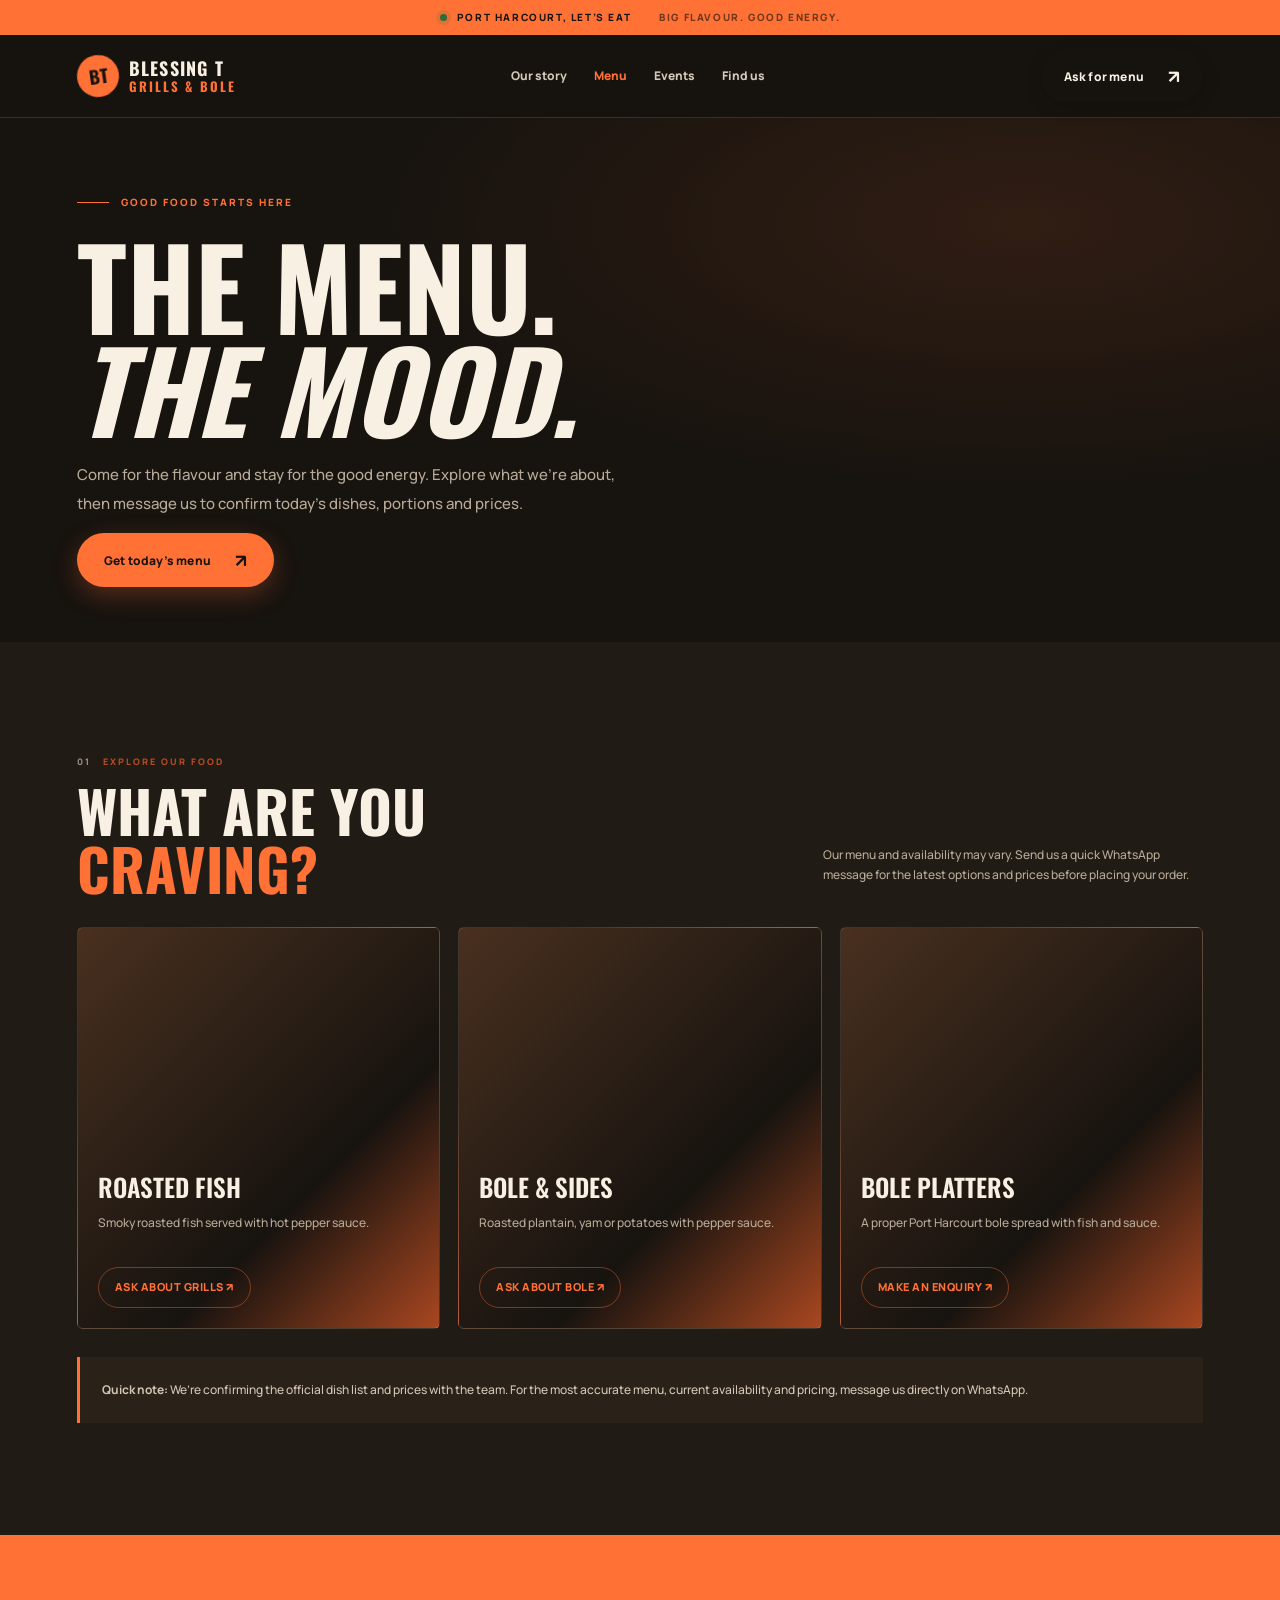
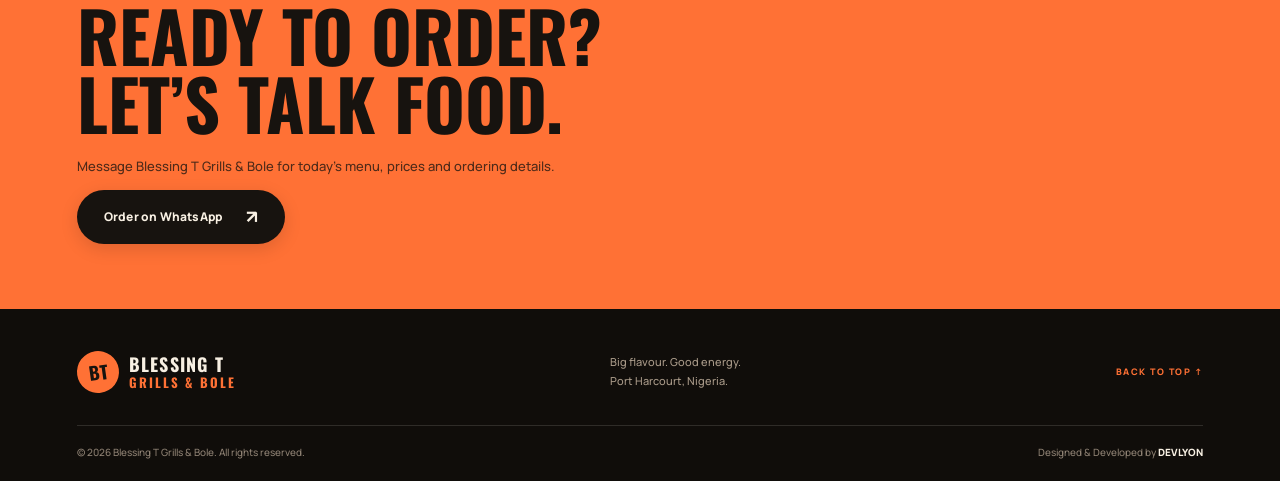
==== commit 410868b9: "Use Port Harcourt bole imagery and correct menu categories" ====
--- a/menu.html
+++ b/menu.html
@@ -1 +1 @@
-<!doctype html><html lang="en"><head><meta charset="utf-8"><meta name="viewport" content="width=device-width, initial-scale=1"><meta name="theme-color" content="#17130f"><meta name="description" content="Explore the food categories at Blessing T Grills & Bole in Port Harcourt. Message us for today's menu and prices."><title>Our Menu — Blessing T Grills & Bole</title><link rel="preconnect" href="https://fonts.googleapis.com"><link rel="preconnect" href="https://fonts.gstatic.com" crossorigin><link href="https://fonts.googleapis.com/css2?family=DM+Sans:wght@400;500;600;700;800&family=Manrope:wght@400;500;600;700;800&family=Oswald:wght@500;600;700&display=swap" rel="stylesheet"><link rel="stylesheet" href="style.css"></head><body><div class="announcement"><span class="live-dot"></span> PORT HARCOURT, LET’S EAT <span class="announce-tail">BIG FLAVOUR. GOOD ENERGY.</span></div><header class="site-header"><div class="nav wrap"><a class="brand" href="index.html"><span class="brand-mark">BT</span><span class="brand-copy">BLESSING T <b>GRILLS & BOLE</b></span></a><button class="menu-toggle" aria-label="Open navigation" aria-expanded="false"><span></span><span></span></button><nav class="links" aria-label="Main navigation"><a href="index.html#story">Our story</a><a href="menu.html" class="active">Menu</a><a href="index.html#events">Events</a><a href="index.html#contact">Find us</a></nav><a class="btn btn-small nav-cta" href="https://wa.me/2348132246730?text=Hello%2C%20please%20send%20your%20current%20menu.">Ask for menu <span>↗</span></a></div></header><main><section class="menu-page-hero"><div class="wrap"><div class="eyebrow"><span class="eyebrow-line"></span> GOOD FOOD STARTS HERE</div><h1>THE MENU.<br><em>THE MOOD.</em></h1><p>Come for the flavour and stay for the good energy. Explore what we’re about, then message us to confirm today’s dishes, portions and prices.</p><a class="btn btn-primary" href="https://wa.me/2348132246730?text=Hello%20Blessing%20T%20Grills%20%26%20Bole%2C%20please%20send%20today%27s%20menu%20and%20prices.">Get today’s menu <span>↗</span></a></div></section><section class="section menu-section"><div class="wrap"><div class="menu-page-intro"><div><div class="section-kicker"><span>01</span> EXPLORE OUR FOOD</div><h2>WHAT ARE YOU<br><em>CRAVING?</em></h2></div><p>Our menu and availability may vary. Send us a quick WhatsApp message for the latest options and prices before placing your order.</p></div><div class="menu-page-grid"><article class="menu-page-card"><img decoding="async" src="https://images.unsplash.com/photo-1555939594-58d7cb561ad1?auto=format&fit=crop&w=900&q=68" alt="Grilled food inspiration" loading="lazy"><div class="menu-page-card-copy"><h3>GRILLS</h3><p>Smoky, savoury grilled favourites for a proper flavour moment.</p><a href="https://wa.me/2348132246730?text=Hello%2C%20please%20share%20your%20available%20grilled%20food%20and%20prices.">ASK ABOUT GRILLS ↗</a></div></article><article class="menu-page-card"><img decoding="async" src="https://images.unsplash.com/photo-1529193591184-b1d58069ecdd?auto=format&fit=crop&w=900&q=68" alt="Food platter inspiration" loading="lazy"><div class="menu-page-card-copy"><h3>BOLE</h3><p>That sweet, satisfying bole craving. Ask us what’s available today.</p><a href="https://wa.me/2348132246730?text=Hello%2C%20please%20share%20your%20bole%20options%20and%20prices.">ASK ABOUT BOLE ↗</a></div></article><article class="menu-page-card"><img decoding="async" src="https://images.unsplash.com/photo-1555244162-803834f70033?auto=format&fit=crop&w=900&q=68" alt="Food for a gathering inspiration" loading="lazy"><div class="menu-page-card-copy"><h3>EVENTS & CATERING</h3><p>Planning a celebration or gathering? Let’s talk about food for your day.</p><a href="https://wa.me/2348132246730?text=Hello%2C%20I%27d%20like%20to%20ask%20about%20event%20catering.">MAKE AN ENQUIRY ↗</a></div></article></div><div class="menu-notice"><strong>Quick note:</strong> We’re confirming the official dish list and prices with the team. For the most accurate menu, current availability and pricing, message us directly on WhatsApp.</div></div></section><section class="menu-page-cta"><div class="wrap"><h2>READY TO ORDER?<br>LET’S TALK FOOD.</h2><p>Message Blessing T Grills & Bole for today’s menu, prices and ordering details.</p><a class="btn btn-dark" href="https://wa.me/2348132246730?text=Hello%20Blessing%20T%20Grills%20%26%20Bole%2C%20I%27m%20ready%20to%20order.">Order on WhatsApp <span>↗</span></a></div></section></main><footer class="site-footer"><div class="wrap footer-main"><a class="brand footer-brand" href="index.html"><span class="brand-mark">BT</span><span class="brand-copy">BLESSING T <b>GRILLS & BOLE</b></span></a><p>Big flavour. Good energy.<br>Port Harcourt, Nigeria.</p><a class="footer-top" href="#">BACK TO TOP ↑</a></div><div class="wrap footer-bottom"><span>© <span id="year"></span> Blessing T Grills & Bole. All rights reserved.</span><span class="credit">Designed & Developed by <a href="https://devlyon.pages.dev/" target="_blank" rel="noopener">DEVLYON</a></span></div></footer><script src="main.js"></script></body></html>+<!doctype html><html lang="en"><head><meta charset="utf-8"><meta name="viewport" content="width=device-width, initial-scale=1"><meta name="theme-color" content="#17130f"><meta name="description" content="Explore the food categories at Blessing T Grills & Bole in Port Harcourt. Message us for today's menu and prices."><title>Our Menu — Blessing T Grills & Bole</title><link rel="preconnect" href="https://fonts.googleapis.com"><link rel="preconnect" href="https://fonts.gstatic.com" crossorigin><link href="https://fonts.googleapis.com/css2?family=DM+Sans:wght@400;500;600;700;800&family=Manrope:wght@400;500;600;700;800&family=Oswald:wght@500;600;700&display=swap" rel="stylesheet"><link rel="stylesheet" href="style.css"></head><body><div class="announcement"><span class="live-dot"></span> PORT HARCOURT, LET’S EAT <span class="announce-tail">BIG FLAVOUR. GOOD ENERGY.</span></div><header class="site-header"><div class="nav wrap"><a class="brand" href="index.html"><span class="brand-mark">BT</span><span class="brand-copy">BLESSING T <b>GRILLS & BOLE</b></span></a><button class="menu-toggle" aria-label="Open navigation" aria-expanded="false"><span></span><span></span></button><nav class="links" aria-label="Main navigation"><a href="index.html#story">Our story</a><a href="menu.html" class="active">Menu</a><a href="index.html#events">Events</a><a href="index.html#contact">Find us</a></nav><a class="btn btn-small nav-cta" href="https://wa.me/2348132246730?text=Hello%2C%20please%20send%20your%20current%20menu.">Ask for menu <span>↗</span></a></div></header><main><section class="menu-page-hero"><div class="wrap"><div class="eyebrow"><span class="eyebrow-line"></span> GOOD FOOD STARTS HERE</div><h1>THE MENU.<br><em>THE MOOD.</em></h1><p>Come for the flavour and stay for the good energy. Explore what we’re about, then message us to confirm today’s dishes, portions and prices.</p><a class="btn btn-primary" href="https://wa.me/2348132246730?text=Hello%20Blessing%20T%20Grills%20%26%20Bole%2C%20please%20send%20today%27s%20menu%20and%20prices.">Get today’s menu <span>↗</span></a></div></section><section class="section menu-section"><div class="wrap"><div class="menu-page-intro"><div><div class="section-kicker"><span>01</span> EXPLORE OUR FOOD</div><h2>WHAT ARE YOU<br><em>CRAVING?</em></h2></div><p>Our menu and availability may vary. Send us a quick WhatsApp message for the latest options and prices before placing your order.</p></div><div class="menu-page-grid"><article class="menu-page-card"><img decoding="async" src="https://commons.wikimedia.org/wiki/Special:FilePath/Port_Harcourt_Bole.jpg?width=1400" alt="Port Harcourt bole with roasted fish and pepper sauce" loading="lazy"><div class="menu-page-card-copy"><h3>ROASTED FISH</h3><p>Smoky roasted fish served with hot pepper sauce.</p><a href="https://wa.me/2348132246730?text=Hello%2C%20please%20share%20your%20available%20grilled%20food%20and%20prices.">ASK ABOUT GRILLS ↗</a></div></article><article class="menu-page-card"><img decoding="async" src="https://commons.wikimedia.org/wiki/Special:FilePath/Bole_Food_with_sauce_(roasted_plantain).jpg?width=1200" alt="Roasted plantain, yam and fish with pepper sauce" loading="lazy"><div class="menu-page-card-copy"><h3>BOLE & SIDES</h3><p>Roasted plantain, yam or potatoes with pepper sauce.</p><a href="https://wa.me/2348132246730?text=Hello%2C%20please%20share%20your%20bole%20options%20and%20prices.">ASK ABOUT BOLE ↗</a></div></article><article class="menu-page-card"><img decoding="async" src="https://commons.wikimedia.org/wiki/Special:FilePath/Port_Harcourt_Bole.jpg?width=1400" alt="Port Harcourt bole platter with roasted fish and sauce" loading="lazy"><div class="menu-page-card-copy"><h3>BOLE PLATTERS</h3><p>A proper Port Harcourt bole spread with fish and sauce.</p><a href="https://wa.me/2348132246730?text=Hello%2C%20I%27d%20like%20to%20ask%20about%20event%20catering.">MAKE AN ENQUIRY ↗</a></div></article></div><div class="menu-notice"><strong>Quick note:</strong> We’re confirming the official dish list and prices with the team. For the most accurate menu, current availability and pricing, message us directly on WhatsApp.</div></div></section><section class="menu-page-cta"><div class="wrap"><h2>READY TO ORDER?<br>LET’S TALK FOOD.</h2><p>Message Blessing T Grills & Bole for today’s menu, prices and ordering details.</p><a class="btn btn-dark" href="https://wa.me/2348132246730?text=Hello%20Blessing%20T%20Grills%20%26%20Bole%2C%20I%27m%20ready%20to%20order.">Order on WhatsApp <span>↗</span></a></div></section></main><footer class="site-footer"><div class="wrap footer-main"><a class="brand footer-brand" href="index.html"><span class="brand-mark">BT</span><span class="brand-copy">BLESSING T <b>GRILLS & BOLE</b></span></a><p>Big flavour. Good energy.<br>Port Harcourt, Nigeria.</p><a class="footer-top" href="#">BACK TO TOP ↑</a></div><div class="wrap footer-bottom"><span>© <span id="year"></span> Blessing T Grills & Bole. All rights reserved.</span><span class="credit">Designed & Developed by <a href="https://devlyon.pages.dev/" target="_blank" rel="noopener">DEVLYON</a></span></div></footer><script src="main.js"></script></body></html>
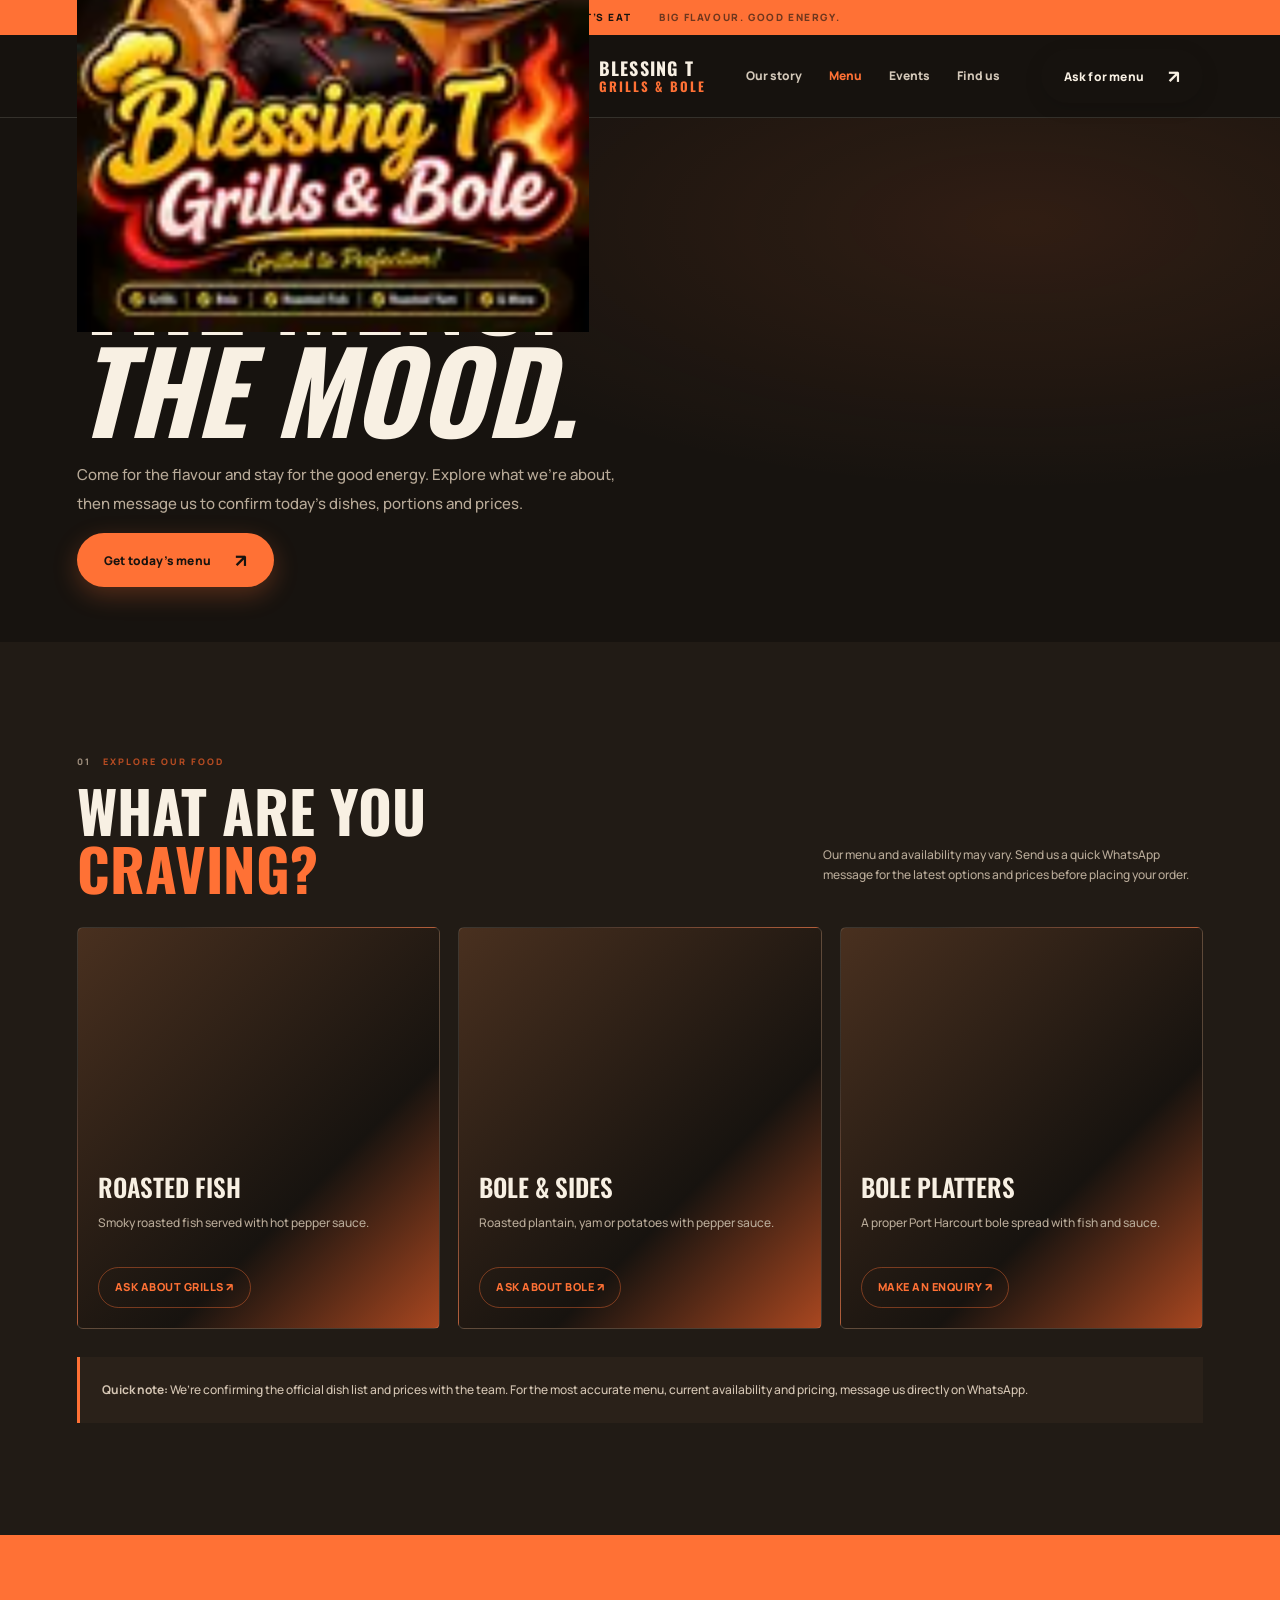
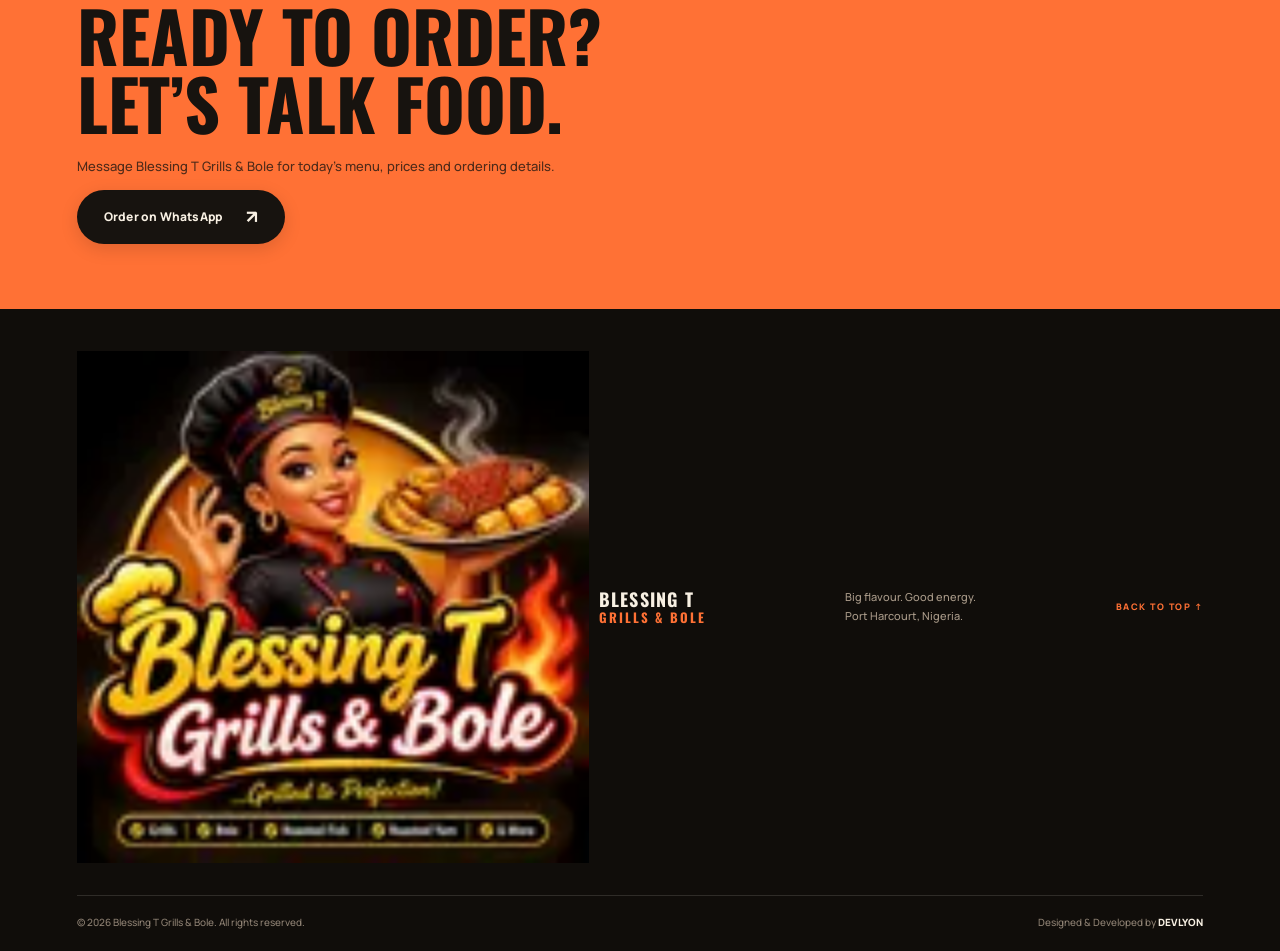
==== commit ebca8111: "Use new mascot logo on menu page" ====
--- a/menu.html
+++ b/menu.html
@@ -1 +1 @@
-<!doctype html><html lang="en"><head><meta charset="utf-8"><meta name="viewport" content="width=device-width, initial-scale=1"><meta name="theme-color" content="#17130f"><meta name="description" content="Explore the food categories at Blessing T Grills & Bole in Port Harcourt. Message us for today's menu and prices."><title>Our Menu — Blessing T Grills & Bole</title><link rel="preconnect" href="https://fonts.googleapis.com"><link rel="preconnect" href="https://fonts.gstatic.com" crossorigin><link href="https://fonts.googleapis.com/css2?family=DM+Sans:wght@400;500;600;700;800&family=Manrope:wght@400;500;600;700;800&family=Oswald:wght@500;600;700&display=swap" rel="stylesheet"><link rel="stylesheet" href="style.css"></head><body><div class="announcement"><span class="live-dot"></span> PORT HARCOURT, LET’S EAT <span class="announce-tail">BIG FLAVOUR. GOOD ENERGY.</span></div><header class="site-header"><div class="nav wrap"><a class="brand" href="index.html"><span class="brand-mark">BT</span><span class="brand-copy">BLESSING T <b>GRILLS & BOLE</b></span></a><button class="menu-toggle" aria-label="Open navigation" aria-expanded="false"><span></span><span></span></button><nav class="links" aria-label="Main navigation"><a href="index.html#story">Our story</a><a href="menu.html" class="active">Menu</a><a href="index.html#events">Events</a><a href="index.html#contact">Find us</a></nav><a class="btn btn-small nav-cta" href="https://wa.me/2348132246730?text=Hello%2C%20please%20send%20your%20current%20menu.">Ask for menu <span>↗</span></a></div></header><main><section class="menu-page-hero"><div class="wrap"><div class="eyebrow"><span class="eyebrow-line"></span> GOOD FOOD STARTS HERE</div><h1>THE MENU.<br><em>THE MOOD.</em></h1><p>Come for the flavour and stay for the good energy. Explore what we’re about, then message us to confirm today’s dishes, portions and prices.</p><a class="btn btn-primary" href="https://wa.me/2348132246730?text=Hello%20Blessing%20T%20Grills%20%26%20Bole%2C%20please%20send%20today%27s%20menu%20and%20prices.">Get today’s menu <span>↗</span></a></div></section><section class="section menu-section"><div class="wrap"><div class="menu-page-intro"><div><div class="section-kicker"><span>01</span> EXPLORE OUR FOOD</div><h2>WHAT ARE YOU<br><em>CRAVING?</em></h2></div><p>Our menu and availability may vary. Send us a quick WhatsApp message for the latest options and prices before placing your order.</p></div><div class="menu-page-grid"><article class="menu-page-card"><img decoding="async" src="https://commons.wikimedia.org/wiki/Special:FilePath/Port_Harcourt_Bole.jpg?width=1400" alt="Port Harcourt bole with roasted fish and pepper sauce" loading="lazy"><div class="menu-page-card-copy"><h3>ROASTED FISH</h3><p>Smoky roasted fish served with hot pepper sauce.</p><a href="https://wa.me/2348132246730?text=Hello%2C%20please%20share%20your%20available%20grilled%20food%20and%20prices.">ASK ABOUT GRILLS ↗</a></div></article><article class="menu-page-card"><img decoding="async" src="https://commons.wikimedia.org/wiki/Special:FilePath/Bole_Food_with_sauce_(roasted_plantain).jpg?width=1200" alt="Roasted plantain, yam and fish with pepper sauce" loading="lazy"><div class="menu-page-card-copy"><h3>BOLE & SIDES</h3><p>Roasted plantain, yam or potatoes with pepper sauce.</p><a href="https://wa.me/2348132246730?text=Hello%2C%20please%20share%20your%20bole%20options%20and%20prices.">ASK ABOUT BOLE ↗</a></div></article><article class="menu-page-card"><img decoding="async" src="https://commons.wikimedia.org/wiki/Special:FilePath/Port_Harcourt_Bole.jpg?width=1400" alt="Port Harcourt bole platter with roasted fish and sauce" loading="lazy"><div class="menu-page-card-copy"><h3>BOLE PLATTERS</h3><p>A proper Port Harcourt bole spread with fish and sauce.</p><a href="https://wa.me/2348132246730?text=Hello%2C%20I%27d%20like%20to%20ask%20about%20event%20catering.">MAKE AN ENQUIRY ↗</a></div></article></div><div class="menu-notice"><strong>Quick note:</strong> We’re confirming the official dish list and prices with the team. For the most accurate menu, current availability and pricing, message us directly on WhatsApp.</div></div></section><section class="menu-page-cta"><div class="wrap"><h2>READY TO ORDER?<br>LET’S TALK FOOD.</h2><p>Message Blessing T Grills & Bole for today’s menu, prices and ordering details.</p><a class="btn btn-dark" href="https://wa.me/2348132246730?text=Hello%20Blessing%20T%20Grills%20%26%20Bole%2C%20I%27m%20ready%20to%20order.">Order on WhatsApp <span>↗</span></a></div></section></main><footer class="site-footer"><div class="wrap footer-main"><a class="brand footer-brand" href="index.html"><span class="brand-mark">BT</span><span class="brand-copy">BLESSING T <b>GRILLS & BOLE</b></span></a><p>Big flavour. Good energy.<br>Port Harcourt, Nigeria.</p><a class="footer-top" href="#">BACK TO TOP ↑</a></div><div class="wrap footer-bottom"><span>© <span id="year"></span> Blessing T Grills & Bole. All rights reserved.</span><span class="credit">Designed & Developed by <a href="https://devlyon.pages.dev/" target="_blank" rel="noopener">DEVLYON</a></span></div></footer><script src="main.js"></script></body></html>+<!doctype html><html lang="en"><head><meta charset="utf-8"><meta name="viewport" content="width=device-width, initial-scale=1"><meta name="theme-color" content="#17130f"><meta name="description" content="Explore the food categories at Blessing T Grills & Bole in Port Harcourt. Message us for today's menu and prices."><title>Our Menu — Blessing T Grills & Bole</title><link rel="preconnect" href="https://fonts.googleapis.com"><link rel="preconnect" href="https://fonts.gstatic.com" crossorigin><link href="https://fonts.googleapis.com/css2?family=DM+Sans:wght@400;500;600;700;800&family=Manrope:wght@400;500;600;700;800&family=Oswald:wght@500;600;700&display=swap" rel="stylesheet"><link rel="stylesheet" href="style.css"></head><body><div class="announcement"><span class="live-dot"></span> PORT HARCOURT, LET’S EAT <span class="announce-tail">BIG FLAVOUR. GOOD ENERGY.</span></div><header class="site-header"><div class="nav wrap"><a class="brand" href="index.html"><img class="brand-logo" src="logo.svg" alt="Blessing T Grills & Bole mascot logo"><span class="brand-copy">BLESSING T <b>GRILLS & BOLE</b></span></a><button class="menu-toggle" aria-label="Open navigation" aria-expanded="false"><span></span><span></span></button><nav class="links" aria-label="Main navigation"><a href="index.html#story">Our story</a><a href="menu.html" class="active">Menu</a><a href="index.html#events">Events</a><a href="index.html#contact">Find us</a></nav><a class="btn btn-small nav-cta" href="https://wa.me/2348132246730?text=Hello%2C%20please%20send%20your%20current%20menu.">Ask for menu <span>↗</span></a></div></header><main><section class="menu-page-hero"><div class="wrap"><div class="eyebrow"><span class="eyebrow-line"></span> GOOD FOOD STARTS HERE</div><h1>THE MENU.<br><em>THE MOOD.</em></h1><p>Come for the flavour and stay for the good energy. Explore what we’re about, then message us to confirm today’s dishes, portions and prices.</p><a class="btn btn-primary" href="https://wa.me/2348132246730?text=Hello%20Blessing%20T%20Grills%20%26%20Bole%2C%20please%20send%20today%27s%20menu%20and%20prices.">Get today’s menu <span>↗</span></a></div></section><section class="section menu-section"><div class="wrap"><div class="menu-page-intro"><div><div class="section-kicker"><span>01</span> EXPLORE OUR FOOD</div><h2>WHAT ARE YOU<br><em>CRAVING?</em></h2></div><p>Our menu and availability may vary. Send us a quick WhatsApp message for the latest options and prices before placing your order.</p></div><div class="menu-page-grid"><article class="menu-page-card"><img decoding="async" src="https://commons.wikimedia.org/wiki/Special:FilePath/Port_Harcourt_Bole_and_Fish.jpg?width=1000" alt="Port Harcourt bole with roasted fish and pepper sauce" loading="lazy"><div class="menu-page-card-copy"><h3>ROASTED FISH</h3><p>Smoky roasted fish served with hot pepper sauce.</p><a href="https://wa.me/2348132246730?text=Hello%2C%20please%20share%20your%20available%20grilled%20food%20and%20prices.">ASK ABOUT GRILLS ↗</a></div></article><article class="menu-page-card"><img decoding="async" src="https://commons.wikimedia.org/wiki/Special:FilePath/Port_Harcourt_Bole_and_Potato.jpg?width=1000" alt="Roasted plantain, yam and fish with pepper sauce" loading="lazy"><div class="menu-page-card-copy"><h3>BOLE & SIDES</h3><p>Roasted plantain, yam or potatoes with pepper sauce.</p><a href="https://wa.me/2348132246730?text=Hello%2C%20please%20share%20your%20bole%20options%20and%20prices.">ASK ABOUT BOLE ↗</a></div></article><article class="menu-page-card"><img decoding="async" src="https://commons.wikimedia.org/wiki/Special:FilePath/Bole_and_sauce_(2).jpg?width=1000" alt="Port Harcourt bole platter with roasted fish and sauce" loading="lazy"><div class="menu-page-card-copy"><h3>BOLE PLATTERS</h3><p>A proper Port Harcourt bole spread with fish and sauce.</p><a href="https://wa.me/2348132246730?text=Hello%2C%20I%27d%20like%20to%20ask%20about%20event%20catering.">MAKE AN ENQUIRY ↗</a></div></article></div><div class="menu-notice"><strong>Quick note:</strong> We’re confirming the official dish list and prices with the team. For the most accurate menu, current availability and pricing, message us directly on WhatsApp.</div></div></section><section class="menu-page-cta"><div class="wrap"><h2>READY TO ORDER?<br>LET’S TALK FOOD.</h2><p>Message Blessing T Grills & Bole for today’s menu, prices and ordering details.</p><a class="btn btn-dark" href="https://wa.me/2348132246730?text=Hello%20Blessing%20T%20Grills%20%26%20Bole%2C%20I%27m%20ready%20to%20order.">Order on WhatsApp <span>↗</span></a></div></section></main><footer class="site-footer"><div class="wrap footer-main"><a class="brand footer-brand" href="index.html"><img class="brand-logo" src="logo.svg" alt="Blessing T Grills & Bole mascot logo"><span class="brand-copy">BLESSING T <b>GRILLS & BOLE</b></span></a><p>Big flavour. Good energy.<br>Port Harcourt, Nigeria.</p><a class="footer-top" href="#">BACK TO TOP ↑</a></div><div class="wrap footer-bottom"><span>© <span id="year"></span> Blessing T Grills & Bole. All rights reserved.</span><span class="credit">Designed & Developed by <a href="https://devlyon.pages.dev/" target="_blank" rel="noopener">DEVLYON</a></span></div></footer><script src="main.js"></script></body></html>
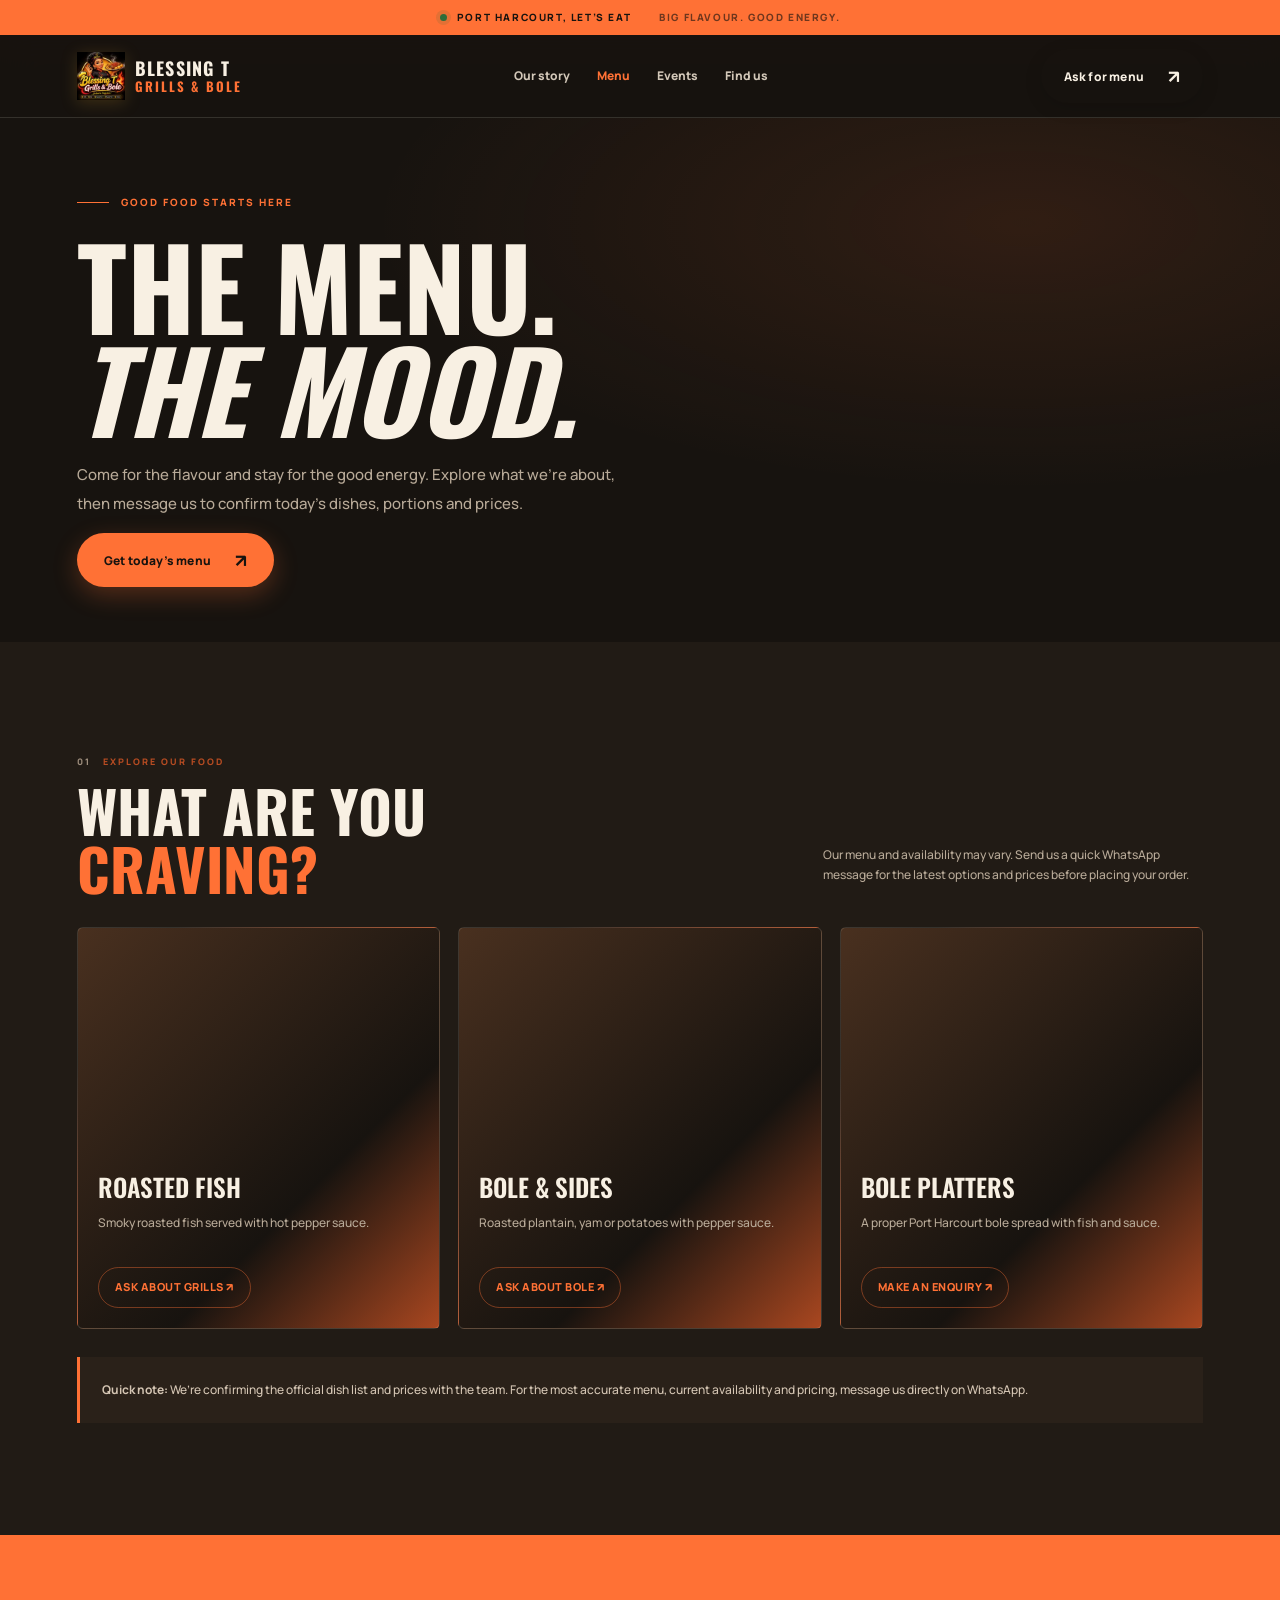
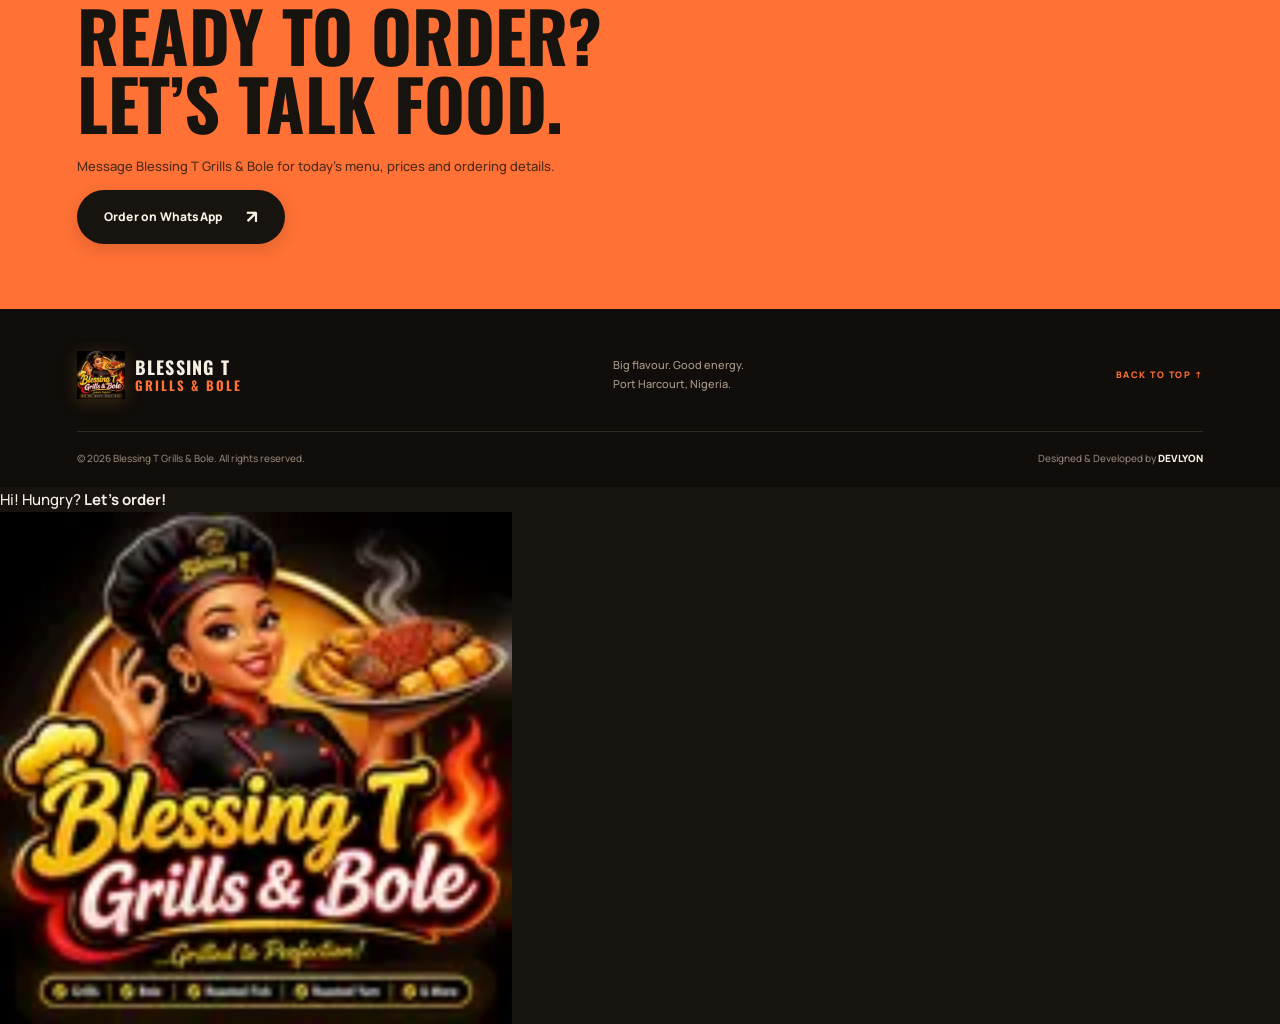
==== commit d2f80b50: "Add live Blessing T chef mascot to website" ====
--- a/menu.html
+++ b/menu.html
@@ -1 +1,2 @@
-<!doctype html><html lang="en"><head><meta charset="utf-8"><meta name="viewport" content="width=device-width, initial-scale=1"><meta name="theme-color" content="#17130f"><meta name="description" content="Explore the food categories at Blessing T Grills & Bole in Port Harcourt. Message us for today's menu and prices."><title>Our Menu — Blessing T Grills & Bole</title><link rel="preconnect" href="https://fonts.googleapis.com"><link rel="preconnect" href="https://fonts.gstatic.com" crossorigin><link href="https://fonts.googleapis.com/css2?family=DM+Sans:wght@400;500;600;700;800&family=Manrope:wght@400;500;600;700;800&family=Oswald:wght@500;600;700&display=swap" rel="stylesheet"><link rel="stylesheet" href="style.css"></head><body><div class="announcement"><span class="live-dot"></span> PORT HARCOURT, LET’S EAT <span class="announce-tail">BIG FLAVOUR. GOOD ENERGY.</span></div><header class="site-header"><div class="nav wrap"><a class="brand" href="index.html"><img class="brand-logo" src="logo.svg" alt="Blessing T Grills & Bole mascot logo"><span class="brand-copy">BLESSING T <b>GRILLS & BOLE</b></span></a><button class="menu-toggle" aria-label="Open navigation" aria-expanded="false"><span></span><span></span></button><nav class="links" aria-label="Main navigation"><a href="index.html#story">Our story</a><a href="menu.html" class="active">Menu</a><a href="index.html#events">Events</a><a href="index.html#contact">Find us</a></nav><a class="btn btn-small nav-cta" href="https://wa.me/2348132246730?text=Hello%2C%20please%20send%20your%20current%20menu.">Ask for menu <span>↗</span></a></div></header><main><section class="menu-page-hero"><div class="wrap"><div class="eyebrow"><span class="eyebrow-line"></span> GOOD FOOD STARTS HERE</div><h1>THE MENU.<br><em>THE MOOD.</em></h1><p>Come for the flavour and stay for the good energy. Explore what we’re about, then message us to confirm today’s dishes, portions and prices.</p><a class="btn btn-primary" href="https://wa.me/2348132246730?text=Hello%20Blessing%20T%20Grills%20%26%20Bole%2C%20please%20send%20today%27s%20menu%20and%20prices.">Get today’s menu <span>↗</span></a></div></section><section class="section menu-section"><div class="wrap"><div class="menu-page-intro"><div><div class="section-kicker"><span>01</span> EXPLORE OUR FOOD</div><h2>WHAT ARE YOU<br><em>CRAVING?</em></h2></div><p>Our menu and availability may vary. Send us a quick WhatsApp message for the latest options and prices before placing your order.</p></div><div class="menu-page-grid"><article class="menu-page-card"><img decoding="async" src="https://commons.wikimedia.org/wiki/Special:FilePath/Port_Harcourt_Bole_and_Fish.jpg?width=1000" alt="Port Harcourt bole with roasted fish and pepper sauce" loading="lazy"><div class="menu-page-card-copy"><h3>ROASTED FISH</h3><p>Smoky roasted fish served with hot pepper sauce.</p><a href="https://wa.me/2348132246730?text=Hello%2C%20please%20share%20your%20available%20grilled%20food%20and%20prices.">ASK ABOUT GRILLS ↗</a></div></article><article class="menu-page-card"><img decoding="async" src="https://commons.wikimedia.org/wiki/Special:FilePath/Port_Harcourt_Bole_and_Potato.jpg?width=1000" alt="Roasted plantain, yam and fish with pepper sauce" loading="lazy"><div class="menu-page-card-copy"><h3>BOLE & SIDES</h3><p>Roasted plantain, yam or potatoes with pepper sauce.</p><a href="https://wa.me/2348132246730?text=Hello%2C%20please%20share%20your%20bole%20options%20and%20prices.">ASK ABOUT BOLE ↗</a></div></article><article class="menu-page-card"><img decoding="async" src="https://commons.wikimedia.org/wiki/Special:FilePath/Bole_and_sauce_(2).jpg?width=1000" alt="Port Harcourt bole platter with roasted fish and sauce" loading="lazy"><div class="menu-page-card-copy"><h3>BOLE PLATTERS</h3><p>A proper Port Harcourt bole spread with fish and sauce.</p><a href="https://wa.me/2348132246730?text=Hello%2C%20I%27d%20like%20to%20ask%20about%20event%20catering.">MAKE AN ENQUIRY ↗</a></div></article></div><div class="menu-notice"><strong>Quick note:</strong> We’re confirming the official dish list and prices with the team. For the most accurate menu, current availability and pricing, message us directly on WhatsApp.</div></div></section><section class="menu-page-cta"><div class="wrap"><h2>READY TO ORDER?<br>LET’S TALK FOOD.</h2><p>Message Blessing T Grills & Bole for today’s menu, prices and ordering details.</p><a class="btn btn-dark" href="https://wa.me/2348132246730?text=Hello%20Blessing%20T%20Grills%20%26%20Bole%2C%20I%27m%20ready%20to%20order.">Order on WhatsApp <span>↗</span></a></div></section></main><footer class="site-footer"><div class="wrap footer-main"><a class="brand footer-brand" href="index.html"><img class="brand-logo" src="logo.svg" alt="Blessing T Grills & Bole mascot logo"><span class="brand-copy">BLESSING T <b>GRILLS & BOLE</b></span></a><p>Big flavour. Good energy.<br>Port Harcourt, Nigeria.</p><a class="footer-top" href="#">BACK TO TOP ↑</a></div><div class="wrap footer-bottom"><span>© <span id="year"></span> Blessing T Grills & Bole. All rights reserved.</span><span class="credit">Designed & Developed by <a href="https://devlyon.pages.dev/" target="_blank" rel="noopener">DEVLYON</a></span></div></footer><script src="main.js"></script></body></html>+<!doctype html><html lang="en"><head><meta charset="utf-8"><meta name="viewport" content="width=device-width, initial-scale=1"><meta name="theme-color" content="#17130f"><meta name="description" content="Explore the food categories at Blessing T Grills & Bole in Port Harcourt. Message us for today's menu and prices."><title>Our Menu — Blessing T Grills & Bole</title><link rel="preconnect" href="https://fonts.googleapis.com"><link rel="preconnect" href="https://fonts.gstatic.com" crossorigin><link href="https://fonts.googleapis.com/css2?family=DM+Sans:wght@400;500;600;700;800&family=Manrope:wght@400;500;600;700;800&family=Oswald:wght@500;600;700&display=swap" rel="stylesheet"><link rel="stylesheet" href="style.css"></head><body><div class="announcement"><span class="live-dot"></span> PORT HARCOURT, LET’S EAT <span class="announce-tail">BIG FLAVOUR. GOOD ENERGY.</span></div><header class="site-header"><div class="nav wrap"><a class="brand" href="index.html"><img class="brand-logo" src="logo.svg" alt="Blessing T Grills & Bole mascot logo"><span class="brand-copy">BLESSING T <b>GRILLS & BOLE</b></span></a><button class="menu-toggle" aria-label="Open navigation" aria-expanded="false"><span></span><span></span></button><nav class="links" aria-label="Main navigation"><a href="index.html#story">Our story</a><a href="menu.html" class="active">Menu</a><a href="index.html#events">Events</a><a href="index.html#contact">Find us</a></nav><a class="btn btn-small nav-cta" href="https://wa.me/2348132246730?text=Hello%2C%20please%20send%20your%20current%20menu.">Ask for menu <span>↗</span></a></div></header><main><section class="menu-page-hero"><div class="wrap"><div class="eyebrow"><span class="eyebrow-line"></span> GOOD FOOD STARTS HERE</div><h1>THE MENU.<br><em>THE MOOD.</em></h1><p>Come for the flavour and stay for the good energy. Explore what we’re about, then message us to confirm today’s dishes, portions and prices.</p><a class="btn btn-primary" href="https://wa.me/2348132246730?text=Hello%20Blessing%20T%20Grills%20%26%20Bole%2C%20please%20send%20today%27s%20menu%20and%20prices.">Get today’s menu <span>↗</span></a></div></section><section class="section menu-section"><div class="wrap"><div class="menu-page-intro"><div><div class="section-kicker"><span>01</span> EXPLORE OUR FOOD</div><h2>WHAT ARE YOU<br><em>CRAVING?</em></h2></div><p>Our menu and availability may vary. Send us a quick WhatsApp message for the latest options and prices before placing your order.</p></div><div class="menu-page-grid"><article class="menu-page-card"><img decoding="async" src="https://commons.wikimedia.org/wiki/Special:FilePath/Port_Harcourt_Bole_and_Fish.jpg?width=1000" alt="Port Harcourt bole with roasted fish and pepper sauce" loading="lazy"><div class="menu-page-card-copy"><h3>ROASTED FISH</h3><p>Smoky roasted fish served with hot pepper sauce.</p><a href="https://wa.me/2348132246730?text=Hello%2C%20please%20share%20your%20available%20grilled%20food%20and%20prices.">ASK ABOUT GRILLS ↗</a></div></article><article class="menu-page-card"><img decoding="async" src="https://commons.wikimedia.org/wiki/Special:FilePath/Port_Harcourt_Bole_and_Potato.jpg?width=1000" alt="Roasted plantain, yam and fish with pepper sauce" loading="lazy"><div class="menu-page-card-copy"><h3>BOLE & SIDES</h3><p>Roasted plantain, yam or potatoes with pepper sauce.</p><a href="https://wa.me/2348132246730?text=Hello%2C%20please%20share%20your%20bole%20options%20and%20prices.">ASK ABOUT BOLE ↗</a></div></article><article class="menu-page-card"><img decoding="async" src="https://commons.wikimedia.org/wiki/Special:FilePath/Bole_and_sauce_(2).jpg?width=1000" alt="Port Harcourt bole platter with roasted fish and sauce" loading="lazy"><div class="menu-page-card-copy"><h3>BOLE PLATTERS</h3><p>A proper Port Harcourt bole spread with fish and sauce.</p><a href="https://wa.me/2348132246730?text=Hello%2C%20I%27d%20like%20to%20ask%20about%20event%20catering.">MAKE AN ENQUIRY ↗</a></div></article></div><div class="menu-notice"><strong>Quick note:</strong> We’re confirming the official dish list and prices with the team. For the most accurate menu, current availability and pricing, message us directly on WhatsApp.</div></div></section><section class="menu-page-cta"><div class="wrap"><h2>READY TO ORDER?<br>LET’S TALK FOOD.</h2><p>Message Blessing T Grills & Bole for today’s menu, prices and ordering details.</p><a class="btn btn-dark" href="https://wa.me/2348132246730?text=Hello%20Blessing%20T%20Grills%20%26%20Bole%2C%20I%27m%20ready%20to%20order.">Order on WhatsApp <span>↗</span></a></div></section></main><footer class="site-footer"><div class="wrap footer-main"><a class="brand footer-brand" href="index.html"><img class="brand-logo" src="logo.svg" alt="Blessing T Grills & Bole mascot logo"><span class="brand-copy">BLESSING T <b>GRILLS & BOLE</b></span></a><p>Big flavour. Good energy.<br>Port Harcourt, Nigeria.</p><a class="footer-top" href="#">BACK TO TOP ↑</a></div><div class="wrap footer-bottom"><span>© <span id="year"></span> Blessing T Grills & Bole. All rights reserved.</span><span class="credit">Designed & Developed by <a href="https://devlyon.pages.dev/" target="_blank" rel="noopener">DEVLYON</a></span></div></footer><script src="main.js"></script><a class="live-mascot" href="https://wa.me/2348132246730?text=Hello%20Blessing%20T%20Grills%20%26%20Bole!%20I%27d%20like%20to%20order." aria-label="Chat with Blessing T Grills and Bole"><span class="mascot-speech">Hi! Hungry? <b>Let’s order!</b></span><span class="mascot-window"><img src="logo.svg" alt="" aria-hidden="true"></span></a>
+</body></html>
--- a/style.css
+++ b/style.css
@@ -1,4 +1,4 @@
-:root{--ink:#17130f;--ink-2:#211b15;--cream:#f8f0e3;--paper:#fff9ef;--muted:#b8aa98;--orange:#ff7135;--yellow:#ffd36a;--line:rgba(255,249,239,.13);--display:'Oswald',sans-serif;--body:'Manrope','DM Sans',sans-serif}*{box-sizing:border-box}html{scroll-behavior:smooth;scroll-padding-top:90px}body{margin:0;background:var(--ink);color:var(--cream);font:500 15px/1.7 var(--body);overflow-x:hidden}body,button,a{ -webkit-tap-highlight-color:transparent}a{color:inherit;text-decoration:none}img{display:block;max-width:100%}.wrap{width:min(1190px,88%);margin-inline:auto}::selection{background:var(--orange);color:var(--ink)}.announcement{min-height:35px;display:flex;align-items:center;justify-content:center;gap:10px;padding:7px 4%;background:var(--orange);color:var(--ink);font-size:10px;font-weight:900;letter-spacing:1.6px;text-align:center}.live-dot,.caption-dot{width:7px;height:7px;border-radius:50%;background:#2c6d39;box-shadow:0 0 0 4px #2c6d3922}.announce-tail{opacity:.62;margin-left:18px}.site-header{position:sticky;top:0;z-index:50;background:rgba(23,19,15,.88);backdrop-filter:blur(18px);border-bottom:1px solid var(--line)}.nav{height:82px;display:flex;align-items:center;justify-content:space-between;gap:24px}.brand{display:flex;align-items:center;gap:10px;flex-shrink:0}.brand-mark{width:42px;height:42px;display:grid;place-items:center;border-radius:50%;background:var(--orange);color:var(--ink);font:700 18px var(--display);transform:rotate(-8deg)}.brand-copy{font:700 18px/1.08 var(--display);letter-spacing:1.2px}.brand-copy b{display:block;color:var(--orange);font-size:13px;letter-spacing:2.1px}.links{display:flex;align-items:center;gap:27px}.links a{font-size:12px;font-weight:800;color:#d3c8b9;transition:color .2s}.links a:hover,.links a.active{color:var(--orange)}.btn{min-height:52px;display:inline-flex;align-items:center;justify-content:center;gap:24px;padding:0 23px;border:1px solid transparent;border-radius:5px;font:800 12px var(--body);letter-spacing:.2px;transition:transform .25s,box-shadow .25s,background .25s,color .25s}.btn span{font-size:18px;transition:transform .25s}.btn:hover{transform:translateY(-4px);box-shadow:0 12px 28px #0005}.btn:hover span{transform:translate(3px,-2px)}.btn-small{min-height:43px;padding-inline:18px}.btn-primary{background:var(--orange);color:var(--ink);box-shadow:0 7px 22px #ff713526}.btn-primary:hover{background:var(--yellow)}.btn-dark{background:var(--ink);color:var(--cream)}.btn-dark:hover{background:var(--orange);color:var(--ink)}.menu-toggle{display:none}.hero{position:relative;isolation:isolate;min-height:650px;padding:62px 0 27px;overflow:hidden;background:radial-gradient(ellipse at 76% 43%,#4d2b1838,transparent 42%),var(--ink)}.hero:before{content:'BOLE';position:absolute;z-index:-1;right:-30px;top:25px;color:#fff1e908;font:700 clamp(160px,25vw,370px)/1 var(--display);letter-spacing:-10px}.hero-glow{position:absolute;z-index:-1;width:520px;height:520px;border-radius:50%;background:#ff71350b;filter:blur(25px);left:-250px;bottom:-280px}.hero-layout{display:grid;grid-template-columns:1.02fr .98fr;align-items:center;gap:45px}.hero-copy{padding:25px 0 45px}.eyebrow,.section-kicker{display:flex;align-items:center;gap:12px;color:var(--orange);font-size:10px;font-weight:900;letter-spacing:2px}.eyebrow-line{width:32px;height:1px;background:var(--orange)}h1,h2,h3,p{margin-top:0}.hero h1{font:700 clamp(68px,8vw,112px)/.9 var(--display);letter-spacing:-1px;margin:27px 0 25px}.hero h1 em,h2 em{color:var(--orange);font-style:normal}.hero-lede{max-width:460px;color:#c9bdad;font-size:16px;line-height:1.9}.hero-actions{display:flex;align-items:center;gap:28px;margin-top:32px}.text-link,.under-link{font-size:12px;font-weight:800;border-bottom:1px solid #ffffff55;padding:0 0 6px}.text-link span,.under-link span{color:var(--orange);font-size:18px;margin-left:8px}.hero-proof{display:flex;align-items:center;gap:10px;margin-top:50px;color:#a99b89;font-size:9px;font-weight:800;letter-spacing:1.5px}.proof-icon{font-size:20px;color:var(--yellow)}.hero-visual{position:relative;padding:20px 0 44px 20px}.hero-photo{height:475px;overflow:hidden;border-radius:48% 48% 8px 8px;position:relative;border:1px solid #fff2}.hero-photo:after{content:'';position:absolute;inset:45% 0 0;background:linear-gradient(transparent,#120d08a8)}.hero-photo img{width:100%;height:100%;object-fit:cover;transition:transform 1s}.hero-visual:hover .hero-photo img{transform:scale(1.055)}.photo-sticker{position:absolute;z-index:2;left:-18px;bottom:72px;width:126px;height:126px;border-radius:50%;display:flex;flex-direction:column;justify-content:center;align-items:center;background:var(--yellow);color:var(--ink);transform:rotate(-12deg);box-shadow:0 15px 40px #0007}.photo-sticker span{font-size:8px;font-weight:900;letter-spacing:1.5px}.photo-sticker strong{font:700 25px/.92 var(--display);text-align:center}.photo-sticker i{position:absolute;right:5px;top:4px;font-style:normal;font-size:20px}.photo-caption{position:absolute;right:28px;bottom:62px;z-index:2;display:flex;align-items:center;gap:10px;font-size:9px;font-weight:900;letter-spacing:1.6px}.caption-dot{background:var(--orange);box-shadow:0 0 0 4px #ff713533}.hero-bottom{display:flex;align-items:center;gap:15px;color:#877968;font-size:8px;font-weight:800;letter-spacing:1.7px}.scroll-line{height:1px;width:55px;background:#8c7966}.ticker{overflow:hidden;background:var(--orange);color:var(--ink);padding:15px 0;transform:rotate(-1deg) scale(1.02)}.ticker-track{display:flex;align-items:center;justify-content:space-around;gap:32px;white-space:nowrap;font:700 22px var(--display);letter-spacing:2px}.ticker-track i{font-style:normal;font-size:20px}.section{padding:112px 0}.intro-section{background:var(--paper);color:var(--ink)}.intro-grid{display:grid;grid-template-columns:.7fr 1.1fr 1fr;gap:48px;align-items:center}.section-kicker{color:#b74c22;font-size:9px}.section-kicker span{color:#9d8d7c}.intro-copy h2,.menu-heading h2,.event-panel h2,.gallery-heading h2,.contact-copy h2,.last-call h2{font:700 clamp(48px,6vw,76px)/.98 var(--display);letter-spacing:-.6px;margin:20px 0}.intro-copy p{max-width:470px;color:#74685d;font-size:14px;line-height:1.95}.under-link{display:inline-block;margin-top:18px;border-color:#b9a998}.intro-image{position:relative}.intro-image img{height:355px;width:100%;object-fit:cover;border-radius:4px}.image-tag{position:absolute;bottom:16px;left:-15px;padding:12px 16px;background:var(--orange);color:var(--ink);font-size:9px;font-weight:900;letter-spacing:1.3px}.image-tag b{font-size:18px;margin-left:12px}.menu-section{background:var(--ink-2)}.menu-heading,.gallery-heading{display:flex;align-items:end;justify-content:space-between;gap:35px;margin-bottom:42px}.menu-heading h2,.gallery-heading h2{margin-bottom:0}.menu-heading>p,.gallery-heading>p{max-width:330px;margin-bottom:5px;color:var(--muted);font-size:13px;line-height:1.9}.food-grid{display:grid;grid-template-columns:1.18fr 1fr 1fr;gap:18px}.food-card{min-width:0}.food-image{height:280px;position:relative;overflow:hidden;border-radius:5px}.food-card-large .food-image{height:330px}.food-image:after{content:'';position:absolute;inset:45% 0 0;background:linear-gradient(transparent,#0007)}.food-image img{width:100%;height:100%;object-fit:cover;transition:transform .7s}.food-card:hover .food-image img{transform:scale(1.07)}.food-number{position:absolute;z-index:2;left:16px;bottom:12px;font:600 32px var(--display);color:#fff}.food-info{display:flex;align-items:center;justify-content:space-between;gap:12px;padding:20px 2px}.food-info h3{font:600 23px var(--display);margin:0 0 5px}.food-info p{font-size:11px;color:var(--muted);margin:0}.round-arrow{flex-shrink:0;width:43px;height:43px;border:1px solid #ffffff55;border-radius:50%;display:grid;place-items:center;font-size:20px;transition:all .25s}.round-arrow:hover{background:var(--orange);border-color:var(--orange);color:var(--ink);transform:rotate(45deg)}.menu-foot{display:flex;justify-content:space-between;align-items:center;gap:20px;margin-top:26px;padding-top:25px;border-top:1px solid var(--line)}.menu-foot p{margin:0;color:#c0b3a3;font-size:9px;font-weight:800;letter-spacing:1px}.menu-foot p span{color:var(--orange);font-size:18px;margin-right:8px}.event-section{min-height:520px;display:grid;grid-template-columns:1fr 1fr;background:var(--orange);color:var(--ink)}.event-image{min-height:520px;overflow:hidden}.event-image img{width:100%;height:100%;object-fit:cover}.event-panel{position:relative;align-self:center;padding:65px clamp(35px,7vw,105px);overflow:hidden}.event-panel .section-kicker{color:#5a2b17}.event-panel h2{font-size:clamp(55px,6vw,82px);margin:22px 0}.event-panel h2 em{color:var(--paper)}.event-panel p{max-width:420px;color:#482819;font-size:13px;line-height:1.9}.event-panel .btn{margin-top:16px}.event-panel .btn-primary{background:var(--ink);color:var(--cream)}.event-panel .btn-primary:hover{background:var(--paper);color:var(--ink)}.event-spark{position:absolute;right:8%;top:5%;font-size:120px;color:#ffffff24}.gallery-section{background:var(--paper);color:var(--ink)}.gallery-heading>p{color:#786b5f}.gallery-grid{display:grid;grid-template-columns:1.2fr .8fr 1fr 1fr;gap:12px}.gallery-grid img{width:100%;height:240px;object-fit:cover;border-radius:4px;transition:transform .35s,filter .35s}.gallery-grid img:hover{transform:translateY(-7px);filter:saturate(1.15)}.gallery-note{font-size:10px;color:#8c8074;margin:14px 0 0}.contact-section{padding:110px 0;background:var(--ink)}.contact-grid{display:grid;grid-template-columns:1fr .8fr;gap:90px;align-items:center}.contact-copy h2{font-size:clamp(55px,7vw,88px)}.contact-copy>p{max-width:390px;color:var(--muted);font-size:14px}.contact-actions{display:flex;align-items:center;gap:24px;margin-top:30px;flex-wrap:wrap}.phone-link{font-size:12px;font-weight:800;border-bottom:1px solid #ffffff55;padding-bottom:5px}.contact-card{padding:30px;background:#211b15;border:1px solid var(--line);border-radius:7px}.contact-card-top{display:flex;align-items:center;gap:12px;padding-bottom:23px;border-bottom:1px solid var(--line);font-size:9px;font-weight:900;letter-spacing:1.5px;color:var(--muted)}.contact-icon{width:34px;height:34px;border-radius:50%;display:grid;place-items:center;background:var(--orange);color:var(--ink);font-size:18px}.contact-detail{padding:20px 0;border-bottom:1px solid var(--line);display:flex;flex-direction:column;gap:4px}.contact-detail small{font-size:8px;letter-spacing:1.7px;color:var(--orange);font-weight:900}.contact-detail strong,.contact-detail>a{font-size:15px;font-weight:800;line-height:1.65}.contact-detail>a:hover{color:var(--orange)}.contact-detail>a span{color:var(--orange)}.contact-small{margin:18px 0 0;color:#998b7b;font-size:10px}.last-call{padding:83px 0;background:var(--yellow);color:var(--ink);overflow:hidden}.last-call-inner{position:relative}.last-call-inner>span{font-size:9px;letter-spacing:2px;font-weight:900}.last-call h2{font-size:clamp(55px,7vw,92px);margin:16px 0 28px}.last-call h2 em{color:#d75b2a}.btn-light{background:var(--ink);color:var(--cream)}.btn-light:hover{background:var(--orange);color:var(--ink)}.last-star{position:absolute;right:7%;top:-25px;font-size:180px;color:#17130f12;animation:spin 25s linear infinite}.site-footer{background:#100d0a;padding:42px 0 20px}.footer-main{display:flex;align-items:center;justify-content:space-between;gap:20px;padding-bottom:32px}.footer-main>p{margin:0;color:#a99a89;font-size:11px}.footer-top{font-size:9px;font-weight:900;letter-spacing:1.5px;color:var(--orange)}.footer-bottom{border-top:1px solid var(--line);padding-top:18px;display:flex;align-items:center;justify-content:space-between;gap:20px;color:#8e8173;font-size:10px}.credit a{font-weight:900;color:var(--cream);transition:color .2s}.credit a:hover{color:#258bff}.floating-order{position:fixed;z-index:40;right:22px;bottom:22px;display:flex;align-items:center;gap:11px;padding:12px 17px;background:var(--orange);color:var(--ink);border-radius:50px;box-shadow:0 9px 32px #0008;font-size:9px;font-weight:900;letter-spacing:.8px;transition:transform .2s,background .2s}.floating-order:hover{transform:translateY(-5px);background:var(--yellow)}.wa-icon{font-size:18px}.floating-order b{font-size:16px}.reveal{opacity:0;transform:translateY(22px);transition:opacity .7s ease,transform .7s ease}.reveal.is-visible{opacity:1;transform:none}@keyframes spin{to{transform:rotate(360deg)}}@media(prefers-reduced-motion:reduce){*,*:before,*:after{scroll-behavior:auto!important;animation-duration:.01ms!important;transition-duration:.01ms!important}.reveal{opacity:1;transform:none}}@media(max-width:980px){.links{gap:16px}.links a{font-size:11px}.hero-layout{gap:20px}.hero-photo{height:410px}.intro-grid{grid-template-columns:.6fr 1fr 1fr;gap:25px}.food-grid{gap:12px}.food-image{height:235px}.food-card-large .food-image{height:285px}.food-info h3{font-size:20px}.contact-grid{gap:45px}}@media(max-width:760px){.wrap{width:min(100% - 38px,600px)}.announcement{font-size:8px;letter-spacing:1px;min-height:31px}.announce-tail{display:none}.nav{height:70px}.brand-mark{width:37px;height:37px}.brand-copy{font-size:16px}.brand-copy b{font-size:11px}.nav-cta{display:none}.menu-toggle{display:flex;width:42px;height:42px;flex-direction:column;align-items:center;justify-content:center;gap:6px;border:1px solid var(--line);border-radius:50%;background:transparent}.menu-toggle span{height:2px;width:17px;background:var(--cream);transition:transform .2s}.menu-toggle[aria-expanded=true] span:first-child{transform:translateY(4px) rotate(45deg)}.menu-toggle[aria-expanded=true] span:last-child{transform:translateY(-4px) rotate(-45deg)}.links{display:none;position:absolute;top:70px;left:0;right:0;padding:20px 7% 26px;background:#17130f;flex-direction:column;align-items:flex-start;gap:0;border-bottom:1px solid var(--line)}.links.open{display:flex}.links a{width:100%;padding:13px 0;border-bottom:1px solid var(--line);font-size:13px}.hero{padding:38px 0 22px;min-height:auto}.hero-layout{grid-template-columns:1fr;gap:10px}.hero-copy{padding:15px 0 0}.hero h1{font-size:clamp(67px,16vw,96px);margin:22px 0}.hero-lede{font-size:14px;max-width:430px}.hero-proof{margin-top:28px}.hero-visual{padding:8px 0 38px 14px;margin:0 5px}.hero-photo{height:340px;border-radius:46% 46% 5px 5px}.photo-sticker{width:103px;height:103px;left:-12px;bottom:57px}.photo-sticker strong{font-size:21px}.photo-caption{right:8px;bottom:51px;font-size:7px}.hero-bottom{font-size:7px}.ticker{padding:12px 0}.ticker-track{font-size:17px;gap:22px}.section{padding:76px 0}.intro-grid{grid-template-columns:1fr;gap:18px}.intro-copy h2,.menu-heading h2,.gallery-heading h2{font-size:58px}.intro-copy p{font-size:13px}.intro-image{margin:14px 0 0 12px}.intro-image img{height:290px}.menu-heading,.gallery-heading{display:block;margin-bottom:28px}.menu-heading>p,.gallery-heading>p{margin-top:18px}.food-grid{grid-template-columns:1fr;gap:22px}.food-image,.food-card-large .food-image{height:280px}.food-info{padding:15px 2px}.food-info h3{font-size:23px}.menu-foot{align-items:flex-start;flex-direction:column}.menu-foot p{line-height:1.8}.event-section{grid-template-columns:1fr}.event-image{min-height:280px;height:280px}.event-panel{padding:54px 7% 62px}.event-panel h2{font-size:65px}.gallery-grid{grid-template-columns:1fr 1fr;gap:9px}.gallery-grid img{height:175px}.contact-section{padding:78px 0}.contact-grid{grid-template-columns:1fr;gap:40px}.contact-copy h2{font-size:65px}.contact-card{padding:23px}.last-call{padding:68px 0}.last-call h2{font-size:63px}.last-star{font-size:100px;right:0;top:5px}.footer-main{align-items:flex-start;flex-wrap:wrap}.footer-main>p{width:100%;order:3}.footer-bottom{align-items:flex-start;flex-direction:column;gap:8px}.floating-order{right:13px;bottom:13px;padding:11px 14px;font-size:8px}}@media(max-width:390px){.hero h1{font-size:61px}.hero-actions{gap:17px}.btn{padding-inline:16px;gap:14px}.text-link{font-size:11px}.intro-copy h2,.menu-heading h2,.gallery-heading h2{font-size:51px}.event-panel h2,.contact-copy h2,.last-call h2{font-size:56px}.floating-order{gap:7px}}
+:root{--ink:#17130f;--ink-2:#211b15;--cream:#f8f0e3;--paper:#fff9ef;--muted:#b8aa98;--orange:#ff7135;--yellow:#ffd36a;--line:rgba(255,249,239,.13);--display:'Oswald',sans-serif;--body:'Manrope','DM Sans',sans-serif}*{box-sizing:border-box}html{scroll-behavior:smooth;scroll-padding-top:90px}body{margin:0;background:var(--ink);color:var(--cream);font:500 15px/1.7 var(--body);overflow-x:hidden}body,button,a{ -webkit-tap-highlight-color:transparent}a{color:inherit;text-decoration:none}img{display:block;max-width:100%}.wrap{width:min(1190px,88%);margin-inline:auto}::selection{background:var(--orange);color:var(--ink)}.announcement{min-height:35px;display:flex;align-items:center;justify-content:center;gap:10px;padding:7px 4%;background:var(--orange);color:var(--ink);font-size:10px;font-weight:900;letter-spacing:1.6px;text-align:center}.live-dot,.caption-dot{width:7px;height:7px;border-radius:50%;background:#2c6d39;box-shadow:0 0 0 4px #2c6d3922}.announce-tail{opacity:.62;margin-left:18px}.site-header{position:sticky;top:0;z-index:50;background:rgba(23,19,15,.88);backdrop-filter:blur(18px);border-bottom:1px solid var(--line)}.nav{height:82px;display:flex;align-items:center;justify-content:space-between;gap:24px}.brand{display:flex;align-items:center;gap:10px;flex-shrink:0}.brand-logo{width:48px;height:48px;object-fit:contain;flex-shrink:0;filter:drop-shadow(0 3px 8px #d69b2b33)}.brand-mark{width:42px;height:42px;display:grid;place-items:center;border-radius:50%;background:var(--orange);color:var(--ink);font:700 18px var(--display);transform:rotate(-8deg)}.brand-copy{font:700 18px/1.08 var(--display);letter-spacing:1.2px}.brand-copy b{display:block;color:var(--orange);font-size:13px;letter-spacing:2.1px}.links{display:flex;align-items:center;gap:27px}.links a{font-size:12px;font-weight:800;color:#d3c8b9;transition:color .2s}.links a:hover,.links a.active{color:var(--orange)}.btn{min-height:52px;display:inline-flex;align-items:center;justify-content:center;gap:24px;padding:0 23px;border:1px solid transparent;border-radius:5px;font:800 12px var(--body);letter-spacing:.2px;transition:transform .25s,box-shadow .25s,background .25s,color .25s}.btn span{font-size:18px;transition:transform .25s}.btn:hover{transform:translateY(-4px);box-shadow:0 12px 28px #0005}.btn:hover span{transform:translate(3px,-2px)}.btn-small{min-height:43px;padding-inline:18px}.btn-primary{background:var(--orange);color:var(--ink);box-shadow:0 7px 22px #ff713526}.btn-primary:hover{background:var(--yellow)}.btn-dark{background:var(--ink);color:var(--cream)}.btn-dark:hover{background:var(--orange);color:var(--ink)}.menu-toggle{display:none}.hero{position:relative;isolation:isolate;min-height:650px;padding:62px 0 27px;overflow:hidden;background:radial-gradient(ellipse at 76% 43%,#4d2b1838,transparent 42%),var(--ink)}.hero:before{content:'BOLE';position:absolute;z-index:-1;right:-30px;top:25px;color:#fff1e908;font:700 clamp(160px,25vw,370px)/1 var(--display);letter-spacing:-10px}.hero-glow{position:absolute;z-index:-1;width:520px;height:520px;border-radius:50%;background:#ff71350b;filter:blur(25px);left:-250px;bottom:-280px}.hero-layout{display:grid;grid-template-columns:1.02fr .98fr;align-items:center;gap:45px}.hero-copy{padding:25px 0 45px}.eyebrow,.section-kicker{display:flex;align-items:center;gap:12px;color:var(--orange);font-size:10px;font-weight:900;letter-spacing:2px}.eyebrow-line{width:32px;height:1px;background:var(--orange)}h1,h2,h3,p{margin-top:0}.hero h1{font:700 clamp(68px,8vw,112px)/.9 var(--display);letter-spacing:-1px;margin:27px 0 25px}.hero h1 em,h2 em{color:var(--orange);font-style:normal}.hero-lede{max-width:460px;color:#c9bdad;font-size:16px;line-height:1.9}.hero-actions{display:flex;align-items:center;gap:28px;margin-top:32px}.text-link,.under-link{font-size:12px;font-weight:800;border-bottom:1px solid #ffffff55;padding:0 0 6px}.text-link span,.under-link span{color:var(--orange);font-size:18px;margin-left:8px}.hero-proof{display:flex;align-items:center;gap:10px;margin-top:50px;color:#a99b89;font-size:9px;font-weight:800;letter-spacing:1.5px}.proof-icon{font-size:20px;color:var(--yellow)}.hero-visual{position:relative;padding:20px 0 44px 20px}.hero-photo{height:475px;overflow:hidden;border-radius:48% 48% 8px 8px;position:relative;border:1px solid #fff2}.hero-photo:after{content:'';position:absolute;inset:45% 0 0;background:linear-gradient(transparent,#120d08a8)}.hero-photo img{width:100%;height:100%;object-fit:cover;transition:transform 1s}.hero-visual:hover .hero-photo img{transform:scale(1.055)}.photo-sticker{position:absolute;z-index:2;left:-18px;bottom:72px;width:126px;height:126px;border-radius:50%;display:flex;flex-direction:column;justify-content:center;align-items:center;background:var(--yellow);color:var(--ink);transform:rotate(-12deg);box-shadow:0 15px 40px #0007}.photo-sticker span{font-size:8px;font-weight:900;letter-spacing:1.5px}.photo-sticker strong{font:700 25px/.92 var(--display);text-align:center}.photo-sticker i{position:absolute;right:5px;top:4px;font-style:normal;font-size:20px}.photo-caption{position:absolute;right:28px;bottom:62px;z-index:2;display:flex;align-items:center;gap:10px;font-size:9px;font-weight:900;letter-spacing:1.6px}.caption-dot{background:var(--orange);box-shadow:0 0 0 4px #ff713533}.hero-bottom{display:flex;align-items:center;gap:15px;color:#877968;font-size:8px;font-weight:800;letter-spacing:1.7px}.scroll-line{height:1px;width:55px;background:#8c7966}.ticker{overflow:hidden;background:var(--orange);color:var(--ink);padding:15px 0;transform:rotate(-1deg) scale(1.02)}.ticker-track{display:flex;align-items:center;justify-content:space-around;gap:32px;white-space:nowrap;font:700 22px var(--display);letter-spacing:2px}.ticker-track i{font-style:normal;font-size:20px}.section{padding:112px 0}.intro-section{background:var(--paper);color:var(--ink)}.intro-grid{display:grid;grid-template-columns:.7fr 1.1fr 1fr;gap:48px;align-items:center}.section-kicker{color:#b74c22;font-size:9px}.section-kicker span{color:#9d8d7c}.intro-copy h2,.menu-heading h2,.event-panel h2,.gallery-heading h2,.contact-copy h2,.last-call h2{font:700 clamp(48px,6vw,76px)/.98 var(--display);letter-spacing:-.6px;margin:20px 0}.intro-copy p{max-width:470px;color:#74685d;font-size:14px;line-height:1.95}.under-link{display:inline-block;margin-top:18px;border-color:#b9a998}.intro-image{position:relative}.intro-image img{height:355px;width:100%;object-fit:cover;border-radius:4px}.image-tag{position:absolute;bottom:16px;left:-15px;padding:12px 16px;background:var(--orange);color:var(--ink);font-size:9px;font-weight:900;letter-spacing:1.3px}.image-tag b{font-size:18px;margin-left:12px}.menu-section{background:var(--ink-2)}.menu-heading,.gallery-heading{display:flex;align-items:end;justify-content:space-between;gap:35px;margin-bottom:42px}.menu-heading h2,.gallery-heading h2{margin-bottom:0}.menu-heading>p,.gallery-heading>p{max-width:330px;margin-bottom:5px;color:var(--muted);font-size:13px;line-height:1.9}.food-grid{display:grid;grid-template-columns:1.18fr 1fr 1fr;gap:18px}.food-card{min-width:0}.food-image{height:280px;position:relative;overflow:hidden;border-radius:5px}.food-card-large .food-image{height:330px}.food-image:after{content:'';position:absolute;inset:45% 0 0;background:linear-gradient(transparent,#0007)}.food-image img{width:100%;height:100%;object-fit:cover;transition:transform .7s}.food-card:hover .food-image img{transform:scale(1.07)}.food-number{position:absolute;z-index:2;left:16px;bottom:12px;font:600 32px var(--display);color:#fff}.food-info{display:flex;align-items:center;justify-content:space-between;gap:12px;padding:20px 2px}.food-info h3{font:600 23px var(--display);margin:0 0 5px}.food-info p{font-size:11px;color:var(--muted);margin:0}.round-arrow{flex-shrink:0;width:43px;height:43px;border:1px solid #ffffff55;border-radius:50%;display:grid;place-items:center;font-size:20px;transition:all .25s}.round-arrow:hover{background:var(--orange);border-color:var(--orange);color:var(--ink);transform:rotate(45deg)}.menu-foot{display:flex;justify-content:space-between;align-items:center;gap:20px;margin-top:26px;padding-top:25px;border-top:1px solid var(--line)}.menu-foot p{margin:0;color:#c0b3a3;font-size:9px;font-weight:800;letter-spacing:1px}.menu-foot p span{color:var(--orange);font-size:18px;margin-right:8px}.event-section{min-height:520px;display:grid;grid-template-columns:1fr 1fr;background:var(--orange);color:var(--ink)}.event-image{min-height:520px;overflow:hidden}.event-image img{width:100%;height:100%;object-fit:cover}.event-panel{position:relative;align-self:center;padding:65px clamp(35px,7vw,105px);overflow:hidden}.event-panel .section-kicker{color:#5a2b17}.event-panel h2{font-size:clamp(55px,6vw,82px);margin:22px 0}.event-panel h2 em{color:var(--paper)}.event-panel p{max-width:420px;color:#482819;font-size:13px;line-height:1.9}.event-panel .btn{margin-top:16px}.event-panel .btn-primary{background:var(--ink);color:var(--cream)}.event-panel .btn-primary:hover{background:var(--paper);color:var(--ink)}.event-spark{position:absolute;right:8%;top:5%;font-size:120px;color:#ffffff24}.gallery-section{background:var(--paper);color:var(--ink)}.gallery-heading>p{color:#786b5f}.gallery-grid{display:grid;grid-template-columns:1.2fr .8fr 1fr 1fr;gap:12px}.gallery-grid img{width:100%;height:240px;object-fit:cover;border-radius:4px;transition:transform .35s,filter .35s}.gallery-grid img:hover{transform:translateY(-7px);filter:saturate(1.15)}.gallery-note{font-size:10px;color:#8c8074;margin:14px 0 0}.contact-section{padding:110px 0;background:var(--ink)}.contact-grid{display:grid;grid-template-columns:1fr .8fr;gap:90px;align-items:center}.contact-copy h2{font-size:clamp(55px,7vw,88px)}.contact-copy>p{max-width:390px;color:var(--muted);font-size:14px}.contact-actions{display:flex;align-items:center;gap:24px;margin-top:30px;flex-wrap:wrap}.phone-link{font-size:12px;font-weight:800;border-bottom:1px solid #ffffff55;padding-bottom:5px}.contact-card{padding:30px;background:#211b15;border:1px solid var(--line);border-radius:7px}.contact-card-top{display:flex;align-items:center;gap:12px;padding-bottom:23px;border-bottom:1px solid var(--line);font-size:9px;font-weight:900;letter-spacing:1.5px;color:var(--muted)}.contact-icon{width:34px;height:34px;border-radius:50%;display:grid;place-items:center;background:var(--orange);color:var(--ink);font-size:18px}.contact-detail{padding:20px 0;border-bottom:1px solid var(--line);display:flex;flex-direction:column;gap:4px}.contact-detail small{font-size:8px;letter-spacing:1.7px;color:var(--orange);font-weight:900}.contact-detail strong,.contact-detail>a{font-size:15px;font-weight:800;line-height:1.65}.contact-detail>a:hover{color:var(--orange)}.contact-detail>a span{color:var(--orange)}.contact-small{margin:18px 0 0;color:#998b7b;font-size:10px}.last-call{padding:83px 0;background:var(--yellow);color:var(--ink);overflow:hidden}.last-call-inner{position:relative}.last-call-inner>span{font-size:9px;letter-spacing:2px;font-weight:900}.last-call h2{font-size:clamp(55px,7vw,92px);margin:16px 0 28px}.last-call h2 em{color:#d75b2a}.btn-light{background:var(--ink);color:var(--cream)}.btn-light:hover{background:var(--orange);color:var(--ink)}.last-star{position:absolute;right:7%;top:-25px;font-size:180px;color:#17130f12;animation:spin 25s linear infinite}.site-footer{background:#100d0a;padding:42px 0 20px}.footer-main{display:flex;align-items:center;justify-content:space-between;gap:20px;padding-bottom:32px}.footer-main>p{margin:0;color:#a99a89;font-size:11px}.footer-top{font-size:9px;font-weight:900;letter-spacing:1.5px;color:var(--orange)}.footer-bottom{border-top:1px solid var(--line);padding-top:18px;display:flex;align-items:center;justify-content:space-between;gap:20px;color:#8e8173;font-size:10px}.credit a{font-weight:900;color:var(--cream);transition:color .2s}.credit a:hover{color:#258bff}.floating-order{position:fixed;z-index:40;right:22px;bottom:22px;display:flex;align-items:center;gap:11px;padding:12px 17px;background:var(--orange);color:var(--ink);border-radius:50px;box-shadow:0 9px 32px #0008;font-size:9px;font-weight:900;letter-spacing:.8px;transition:transform .2s,background .2s}.floating-order:hover{transform:translateY(-5px);background:var(--yellow)}.wa-icon{font-size:18px}.floating-order b{font-size:16px}.reveal{opacity:0;transform:translateY(22px);transition:opacity .7s ease,transform .7s ease}.reveal.is-visible{opacity:1;transform:none}@keyframes spin{to{transform:rotate(360deg)}}@media(prefers-reduced-motion:reduce){*,*:before,*:after{scroll-behavior:auto!important;animation-duration:.01ms!important;transition-duration:.01ms!important}.reveal{opacity:1;transform:none}}@media(max-width:980px){.links{gap:16px}.links a{font-size:11px}.hero-layout{gap:20px}.hero-photo{height:410px}.intro-grid{grid-template-columns:.6fr 1fr 1fr;gap:25px}.food-grid{gap:12px}.food-image{height:235px}.food-card-large .food-image{height:285px}.food-info h3{font-size:20px}.contact-grid{gap:45px}}@media(max-width:760px){.wrap{width:min(100% - 38px,600px)}.announcement{font-size:8px;letter-spacing:1px;min-height:31px}.announce-tail{display:none}.nav{height:70px}.brand-mark{width:37px;height:37px}.brand-copy{font-size:16px}.brand-copy b{font-size:11px}.nav-cta{display:none}.menu-toggle{display:flex;width:42px;height:42px;flex-direction:column;align-items:center;justify-content:center;gap:6px;border:1px solid var(--line);border-radius:50%;background:transparent}.menu-toggle span{height:2px;width:17px;background:var(--cream);transition:transform .2s}.menu-toggle[aria-expanded=true] span:first-child{transform:translateY(4px) rotate(45deg)}.menu-toggle[aria-expanded=true] span:last-child{transform:translateY(-4px) rotate(-45deg)}.links{display:none;position:absolute;top:70px;left:0;right:0;padding:20px 7% 26px;background:#17130f;flex-direction:column;align-items:flex-start;gap:0;border-bottom:1px solid var(--line)}.links.open{display:flex}.links a{width:100%;padding:13px 0;border-bottom:1px solid var(--line);font-size:13px}.hero{padding:38px 0 22px;min-height:auto}.hero-layout{grid-template-columns:1fr;gap:10px}.hero-copy{padding:15px 0 0}.hero h1{font-size:clamp(67px,16vw,96px);margin:22px 0}.hero-lede{font-size:14px;max-width:430px}.hero-proof{margin-top:28px}.hero-visual{padding:8px 0 38px 14px;margin:0 5px}.hero-photo{height:340px;border-radius:46% 46% 5px 5px}.photo-sticker{width:103px;height:103px;left:-12px;bottom:57px}.photo-sticker strong{font-size:21px}.photo-caption{right:8px;bottom:51px;font-size:7px}.hero-bottom{font-size:7px}.ticker{padding:12px 0}.ticker-track{font-size:17px;gap:22px}.section{padding:76px 0}.intro-grid{grid-template-columns:1fr;gap:18px}.intro-copy h2,.menu-heading h2,.gallery-heading h2{font-size:58px}.intro-copy p{font-size:13px}.intro-image{margin:14px 0 0 12px}.intro-image img{height:290px}.menu-heading,.gallery-heading{display:block;margin-bottom:28px}.menu-heading>p,.gallery-heading>p{margin-top:18px}.food-grid{grid-template-columns:1fr;gap:22px}.food-image,.food-card-large .food-image{height:280px}.food-info{padding:15px 2px}.food-info h3{font-size:23px}.menu-foot{align-items:flex-start;flex-direction:column}.menu-foot p{line-height:1.8}.event-section{grid-template-columns:1fr}.event-image{min-height:280px;height:280px}.event-panel{padding:54px 7% 62px}.event-panel h2{font-size:65px}.gallery-grid{grid-template-columns:1fr 1fr;gap:9px}.gallery-grid img{height:175px}.contact-section{padding:78px 0}.contact-grid{grid-template-columns:1fr;gap:40px}.contact-copy h2{font-size:65px}.contact-card{padding:23px}.last-call{padding:68px 0}.last-call h2{font-size:63px}.last-star{font-size:100px;right:0;top:5px}.footer-main{align-items:flex-start;flex-wrap:wrap}.footer-main>p{width:100%;order:3}.footer-bottom{align-items:flex-start;flex-direction:column;gap:8px}.floating-order{right:13px;bottom:13px;padding:11px 14px;font-size:8px}}@media(max-width:390px){.hero h1{font-size:61px}.hero-actions{gap:17px}.btn{padding-inline:16px;gap:14px}.text-link{font-size:11px}.intro-copy h2,.menu-heading h2,.gallery-heading h2{font-size:51px}.event-panel h2,.contact-copy h2,.last-call h2{font-size:56px}.floating-order{gap:7px}}
 /* Dedicated menu page */
 .menu-page-hero{padding:76px 0 55px;background:radial-gradient(ellipse at 80% 20%,#ff71351c,transparent 45%),var(--ink)}.menu-page-hero h1{font:700 clamp(64px,10vw,112px)/.92 var(--display);margin:22px 0}.menu-page-hero p{max-width:560px;color:var(--muted);line-height:1.9}.menu-page-intro{display:flex;justify-content:space-between;align-items:end;gap:25px;margin-bottom:30px}.menu-page-intro h2{font:700 clamp(38px,5vw,58px)/1 var(--display);margin:12px 0 0}.menu-page-intro p{max-width:380px;color:var(--muted);font-size:12px}.menu-page-grid{display:grid;grid-template-columns:repeat(3,1fr);gap:18px}.menu-page-card{background:#211b15;border:1px solid var(--line);border-radius:6px;overflow:hidden}.menu-page-card img{width:100%;height:220px;object-fit:cover}.menu-page-card-copy{padding:20px}.menu-page-card h3{font:600 25px var(--display);margin:0 0 8px}.menu-page-card p{color:var(--muted);font-size:12px;min-height:42px}.menu-page-card a{display:inline-flex;color:var(--orange);font-size:11px;font-weight:900;letter-spacing:.5px}.menu-notice{margin-top:28px;padding:22px;background:#2a2119;border-left:3px solid var(--orange);color:#d5c6b4;font-size:12px;line-height:1.8}.menu-page-cta{padding:65px 0;background:var(--orange);color:var(--ink)}.menu-page-cta h2{font:700 clamp(42px,6vw,70px)/.98 var(--display);margin:0 0 18px}.menu-page-cta p{max-width:480px;color:#4e2a19;font-size:13px}@media(max-width:760px){.menu-page-hero{padding:55px 0 35px}.menu-page-intro{display:block}.menu-page-intro p{margin-top:15px}.menu-page-grid{grid-template-columns:1fr}.menu-page-card img{height:230px}}
 
